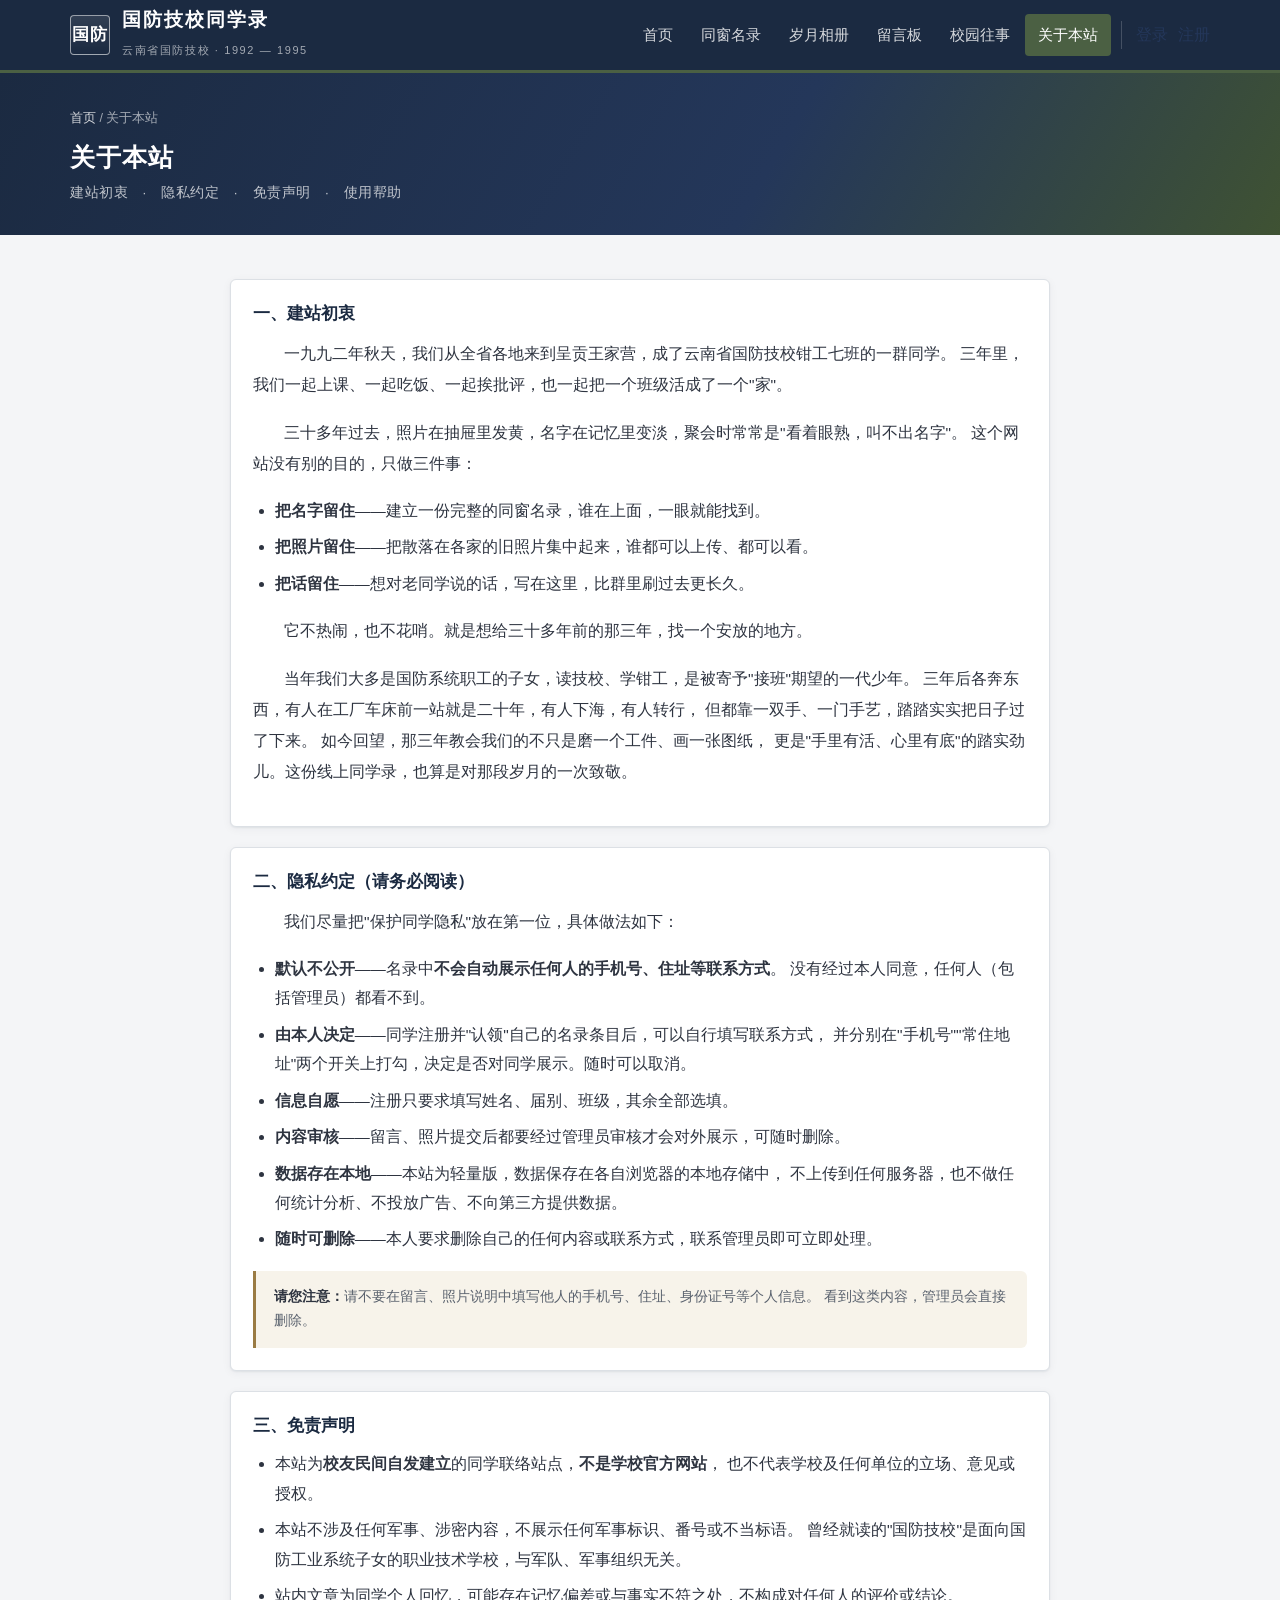
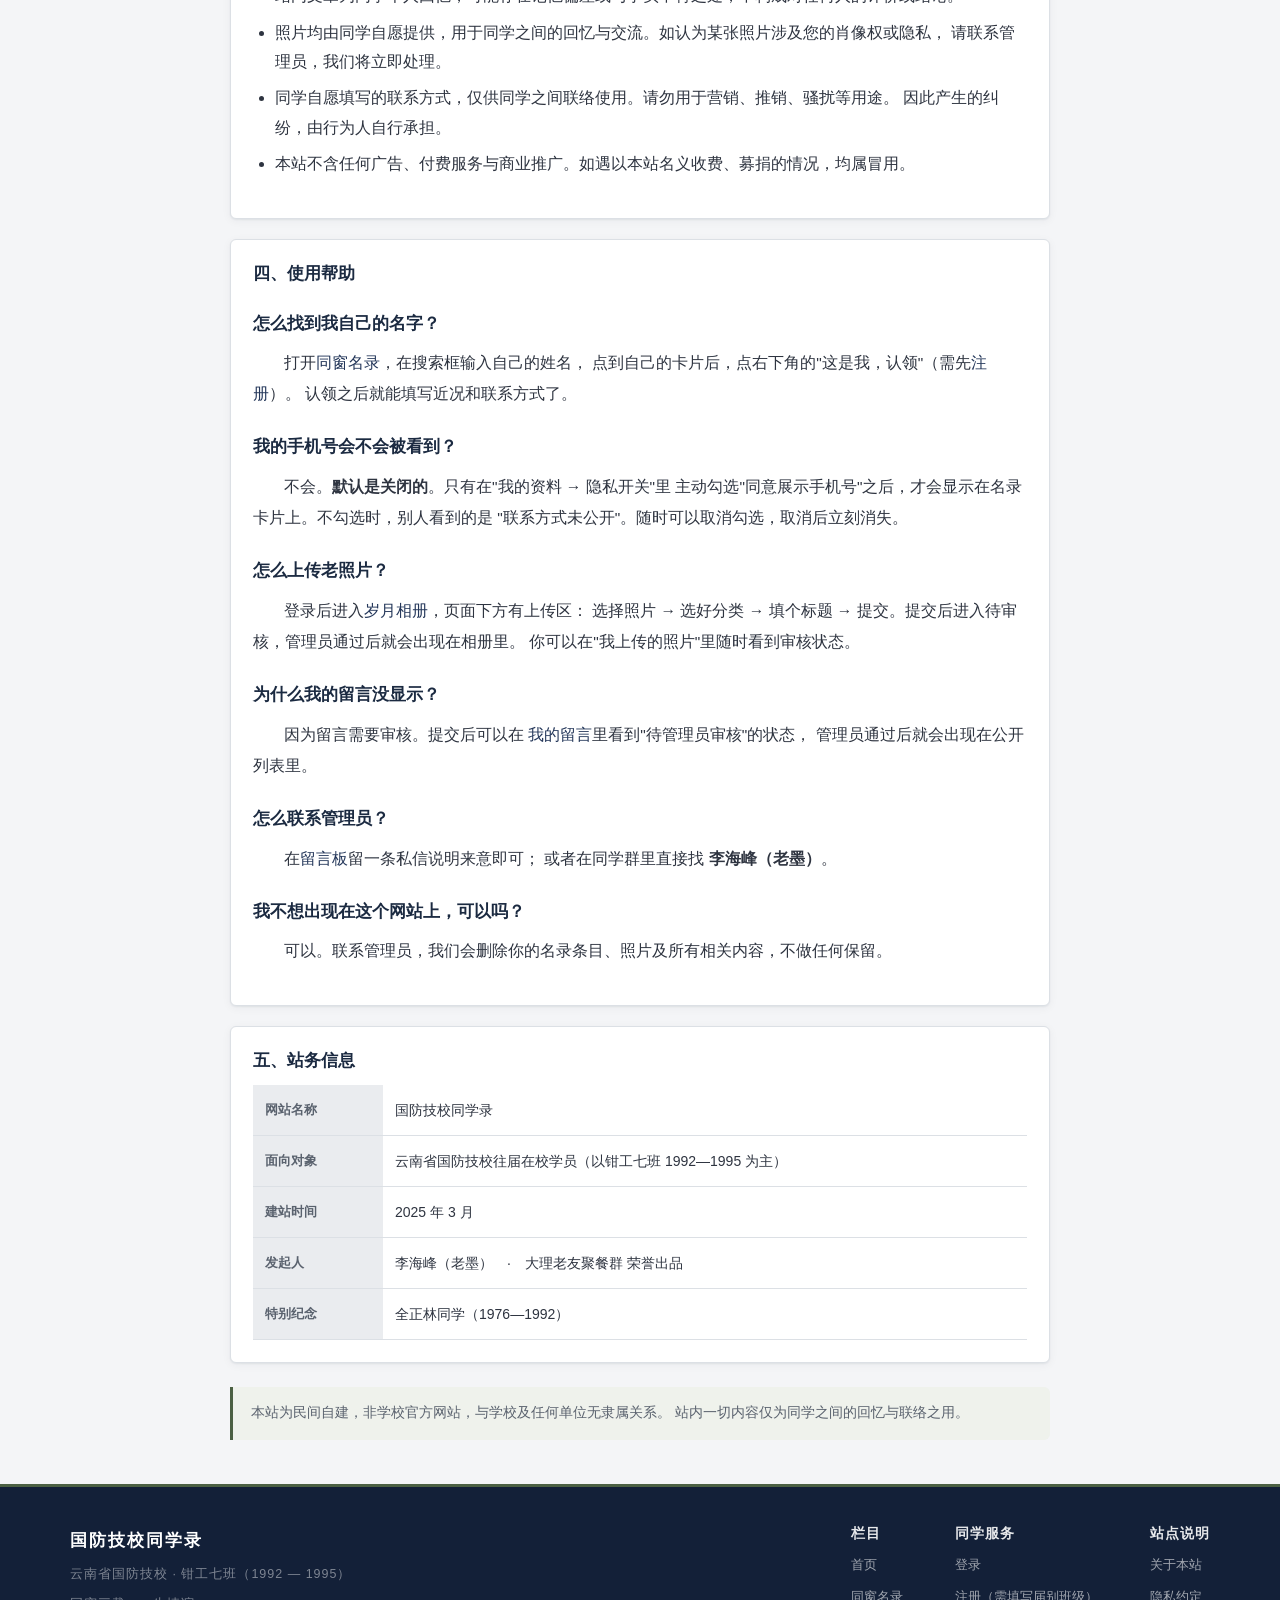
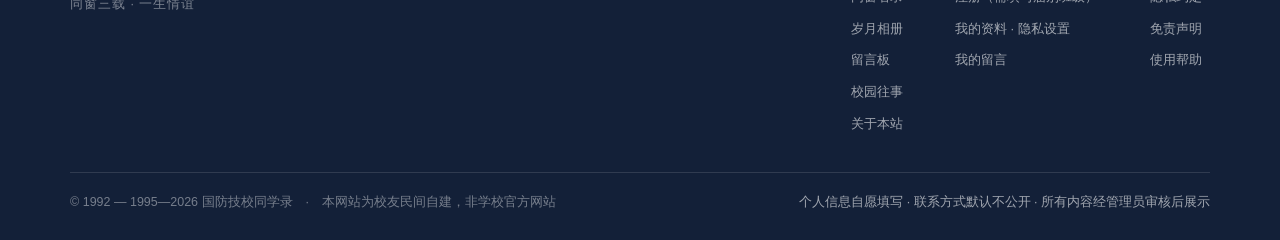
==== about.html @ aab2e18a "国防技校同学录网站：11 个页面 + 静态数据层 + 审核与隐私机制 - 首页/同窗名录/岁月相册/留言板/校园往事/文章详情 - 登录/注册/我的资料/管理后台/关于本站 - 藏蓝+军绿主题，响应式" ====
<!DOCTYPE html>
<html lang="zh-CN">
<head>
<meta charset="UTF-8">
<meta name="viewport" content="width=device-width,initial-scale=1">
<title>关于本站 · 国防技校同学录</title>
<meta name="description" content="建站初衷、隐私约定、免责声明与使用帮助。本站为校友民间自建，非学校官方网站。">
<link rel="icon" href="assets/img/favicon.svg">
<link rel="stylesheet" href="css/style.css">
</head>
<body data-page="about">

<div id="siteHeader"></div>

<div class="page-head">
  <div class="wrap">
    <div class="crumb"><a href="index.html">首页</a> / 关于本站</div>
    <h1>关于本站</h1>
    <div class="sub">建站初衷　·　隐私约定　·　免责声明　·　使用帮助</div>
  </div>
</div>

<section class="section">
  <div class="wrap wrap-narrow">

    <div class="card card-pad">
      <div class="prose-block">
        <h3 style="margin-top:0">一、建站初衷</h3>
        <p>一九九二年秋天，我们从全省各地来到呈贡王家营，成了云南省国防技校钳工七班的一群同学。
          三年里，我们一起上课、一起吃饭、一起挨批评，也一起把一个班级活成了一个"家"。</p>
        <p>三十多年过去，照片在抽屉里发黄，名字在记忆里变淡，聚会时常常是"看着眼熟，叫不出名字"。
          这个网站没有别的目的，只做三件事：</p>
        <ul>
          <li><strong>把名字留住</strong>——建立一份完整的同窗名录，谁在上面，一眼就能找到。</li>
          <li><strong>把照片留住</strong>——把散落在各家的旧照片集中起来，谁都可以上传、都可以看。</li>
          <li><strong>把话留住</strong>——想对老同学说的话，写在这里，比群里刷过去更长久。</li>
        </ul>
        <p>它不热闹，也不花哨。就是想给三十多年前的那三年，找一个安放的地方。</p>
        <p>当年我们大多是国防系统职工的子女，读技校、学钳工，是被寄予"接班"期望的一代少年。
          三年后各奔东西，有人在工厂车床前一站就是二十年，有人下海，有人转行，
          但都靠一双手、一门手艺，踏踏实实把日子过了下来。
          如今回望，那三年教会我们的不只是磨一个工件、画一张图纸，
          更是"手里有活、心里有底"的踏实劲儿。这份线上同学录，也算是对那段岁月的一次致敬。</p>
      </div>
    </div>

    <div class="card card-pad" style="margin-top:20px" id="privacy">
      <div class="prose-block">
        <h3 style="margin-top:0">二、隐私约定（请务必阅读）</h3>
        <p>我们尽量把"保护同学隐私"放在第一位，具体做法如下：</p>
        <ul>
          <li><strong>默认不公开</strong>——名录中<strong>不会自动展示任何人的手机号、住址等联系方式</strong>。
            没有经过本人同意，任何人（包括管理员）都看不到。</li>
          <li><strong>由本人决定</strong>——同学注册并"认领"自己的名录条目后，可以自行填写联系方式，
            并分别在"手机号""常住地址"两个开关上打勾，决定是否对同学展示。随时可以取消。</li>
          <li><strong>信息自愿</strong>——注册只要求填写姓名、届别、班级，其余全部选填。</li>
          <li><strong>内容审核</strong>——留言、照片提交后都要经过管理员审核才会对外展示，可随时删除。</li>
          <li><strong>数据存在本地</strong>——本站为轻量版，数据保存在各自浏览器的本地存储中，
            不上传到任何服务器，也不做任何统计分析、不投放广告、不向第三方提供数据。</li>
          <li><strong>随时可删除</strong>——本人要求删除自己的任何内容或联系方式，联系管理员即可立即处理。</li>
        </ul>
        <div class="notice notice-warn" style="margin-top:14px">
          <strong>请您注意：</strong>请不要在留言、照片说明中填写他人的手机号、住址、身份证号等个人信息。
          看到这类内容，管理员会直接删除。
        </div>
      </div>
    </div>

    <div class="card card-pad" style="margin-top:20px" id="disclaimer">
      <div class="prose-block">
        <h3 style="margin-top:0">三、免责声明</h3>
        <ul>
          <li>本站为<strong>校友民间自发建立</strong>的同学联络站点，<strong>不是学校官方网站</strong>，
            也不代表学校及任何单位的立场、意见或授权。</li>
          <li>本站不涉及任何军事、涉密内容，不展示任何军事标识、番号或不当标语。
            曾经就读的"国防技校"是面向国防工业系统子女的职业技术学校，与军队、军事组织无关。</li>
          <li>站内文章为同学个人回忆，可能存在记忆偏差或与事实不符之处，不构成对任何人的评价或结论。</li>
          <li>照片均由同学自愿提供，用于同学之间的回忆与交流。如认为某张照片涉及您的肖像权或隐私，
            请联系管理员，我们将立即处理。</li>
          <li>同学自愿填写的联系方式，仅供同学之间联络使用。请勿用于营销、推销、骚扰等用途。
            因此产生的纠纷，由行为人自行承担。</li>
          <li>本站不含任何广告、付费服务与商业推广。如遇以本站名义收费、募捐的情况，均属冒用。</li>
        </ul>
      </div>
    </div>

    <div class="card card-pad" style="margin-top:20px" id="help">
      <div class="prose-block">
        <h3 style="margin-top:0">四、使用帮助</h3>

        <h3>怎么找到我自己的名字？</h3>
        <p class="noind">打开<a href="roster.html">同窗名录</a>，在搜索框输入自己的姓名，
          点到自己的卡片后，点右下角的"这是我，认领"（需先<a href="register.html">注册</a>）。
          认领之后就能填写近况和联系方式了。</p>

        <h3>我的手机号会不会被看到？</h3>
        <p class="noind">不会。<strong>默认是关闭的</strong>。只有在"我的资料 → 隐私开关"里
          主动勾选"同意展示手机号"之后，才会显示在名录卡片上。不勾选时，别人看到的是
          "联系方式未公开"。随时可以取消勾选，取消后立刻消失。</p>

        <h3>怎么上传老照片？</h3>
        <p class="noind">登录后进入<a href="album.html">岁月相册</a>，页面下方有上传区：
          选择照片 → 选好分类 → 填个标题 → 提交。提交后进入待审核，管理员通过后就会出现在相册里。
          你可以在"我上传的照片"里随时看到审核状态。</p>

        <h3>为什么我的留言没显示？</h3>
        <p class="noind">因为留言需要审核。提交后可以在
          <a href="messages.html?mine=1">我的留言</a>里看到"待管理员审核"的状态，
          管理员通过后就会出现在公开列表里。</p>

        <h3>怎么联系管理员？</h3>
        <p class="noind">在<a href="messages.html">留言板</a>留一条私信说明来意即可；
          或者在同学群里直接找 <strong>李海峰（老墨）</strong>。</p>

        <h3>我不想出现在这个网站上，可以吗？</h3>
        <p class="noind">可以。联系管理员，我们会删除你的名录条目、照片及所有相关内容，不做任何保留。</p>
      </div>
    </div>

    <div class="card card-pad" style="margin-top:20px">
      <div class="prose-block">
        <h3 style="margin-top:0">五、站务信息</h3>
        <table class="table" style="margin-top:8px">
          <tbody>
            <tr><th style="width:130px">网站名称</th><td>国防技校同学录</td></tr>
            <tr><th>面向对象</th><td>云南省国防技校往届在校学员（以钳工七班 1992—1995 为主）</td></tr>
            <tr><th>建站时间</th><td>2025 年 3 月</td></tr>
            <tr><th>发起人</th><td>李海峰（老墨）　·　大理老友聚餐群 荣誉出品</td></tr>
            <tr><th>特别纪念</th><td>全正林同学（1976—1992）</td></tr>
          </tbody>
        </table>
      </div>
    </div>

    <div class="notice" style="margin-top:24px">
      本站为民间自建，非学校官方网站，与学校及任何单位无隶属关系。
      站内一切内容仅为同学之间的回忆与联络之用。
    </div>
  </div>
</section>

<div id="siteFooter"></div>
<div id="toast"></div>

<script src="js/seed.js"></script>
<script src="js/store.js"></script>
<script src="js/ui.js"></script>
<script src="js/pages.js"></script>
</body>
</html>
---- css/style.css ----
@charset "utf-8";
/* ==========================================================================
   国防技校同学录 · 全站样式
   风格：庄重简约 · 藏蓝为主 / 军绿为辅 / 深灰文字 / 浅灰白背景
   说明：如需改配色，只改下面 :root 里的变量即可，全站自动生效。
   兼容：电脑端 + 手机移动端（响应式）
   ========================================================================== */

/* ----------------------------- 1. 主题变量 ------------------------------ */
:root{
  /* 主色：藏蓝 */
  --navy-900:#132038;
  --navy-800:#1B2A41;   /* 主色 · 页头 / 主按钮 */
  --navy-700:#24375A;
  --navy-600:#33507F;
  --navy-050:#EDF1F7;

  /* 辅色：军绿 */
  --army-700:#3F5233;
  --army-600:#4B6043;
  --army-500:#647A56;
  --army-050:#EFF2EC;

  /* 点缀：旧铜金（仅用于纪念 / 荣誉等少量场景，克制使用） */
  --gold-600:#9A7B43;
  --gold-050:#F7F3EA;

  /* 文字 */
  --ink:#2E3440;        /* 主文字 · 深灰 */
  --ink-2:#5A626E;      /* 次要文字 */
  --ink-3:#8A929E;      /* 弱化文字 */

  /* 背景 / 线条 */
  --bg:#F4F5F7;         /* 页面背景 · 浅灰白 */
  --bg-2:#EAECEF;
  --card:#FFFFFF;
  --line:#DCE0E5;
  --line-2:#C6CCD4;

  /* 状态色（用于审核状态等提示，低饱和，不喧宾夺主） */
  --ok:#3F6B4A;
  --ok-bg:#EDF4EF;
  --warn:#8A6A25;
  --warn-bg:#FBF5E6;
  --danger:#8C3A38;
  --danger-bg:#F8EDEC;

  /* 版式 */
  --radius:6px;
  --radius-lg:10px;
  --shadow:0 1px 2px rgba(19,32,56,.06),0 2px 10px rgba(19,32,56,.05);
  --shadow-md:0 2px 6px rgba(19,32,56,.08),0 10px 26px rgba(19,32,56,.08);
  --wrap:1180px;

  /* 字体 */
  --font:"PingFang SC","Microsoft YaHei","Hiragino Sans GB","Source Han Sans SC","Noto Sans CJK SC",-apple-system,"Segoe UI",Roboto,"Helvetica Neue",sans-serif;
  --font-kai:"Kaiti SC","KaiTi","STKaiti","楷体",serif;
}

/* ----------------------------- 2. 基础重置 ------------------------------ */
*,*::before,*::after{box-sizing:border-box;}
html{-webkit-text-size-adjust:100%;scroll-behavior:smooth;}
body{
  margin:0;
  font-family:var(--font);
  font-size:15.5px;
  line-height:1.8;
  color:var(--ink);
  background:var(--bg);
  -webkit-font-smoothing:antialiased;
}
img{max-width:100%;display:block;border:0;}
a{color:var(--navy-700);text-decoration:none;}
a:hover{color:var(--navy-600);text-decoration:underline;}
h1,h2,h3,h4{margin:0;font-weight:600;line-height:1.4;color:var(--navy-800);}
p{margin:0 0 1em;}
ul,ol{margin:0;padding:0;list-style:none;}
button,input,select,textarea{font-family:inherit;font-size:inherit;color:inherit;}
button{cursor:pointer;}
::selection{background:var(--navy-800);color:#fff;}

/* 通用容器 */
.wrap{width:100%;max-width:var(--wrap);margin:0 auto;padding:0 20px;}
.wrap-narrow{max-width:860px;}
.mt0{margin-top:0;}
.mb0{margin-bottom:0;}
.tc{text-align:center;}
.hide{display:none !important;}

/* ----------------------------- 3. 页头导航 ------------------------------ */
.site-header{
  background:var(--navy-800);
  border-bottom:3px solid var(--army-600);
  position:sticky;
  top:0;
  z-index:100;
}
.header-inner{
  max-width:var(--wrap);
  margin:0 auto;
  padding:0 20px;
  display:flex;
  align-items:center;
  justify-content:space-between;
  gap:18px;
  min-height:70px;
}
/* 站点标识 */
.brand{display:flex;align-items:center;gap:12px;color:#fff;text-decoration:none;flex:0 0 auto;}
.brand:hover{text-decoration:none;color:#fff;}
.brand-mark{
  width:40px;height:40px;flex:0 0 auto;
  border:1.5px solid rgba(255,255,255,.55);
  border-radius:4px;
  display:flex;align-items:center;justify-content:center;
  font-size:17px;font-weight:700;letter-spacing:1px;color:#fff;
  background:linear-gradient(180deg,rgba(255,255,255,.10),rgba(255,255,255,0));
}
.brand-text .brand-title{font-size:19px;font-weight:700;letter-spacing:2px;color:#fff;line-height:1.25;}
.brand-text .brand-sub{font-size:11px;letter-spacing:1.6px;color:rgba(255,255,255,.6);text-transform:uppercase;}

/* 主导航 */
.nav{display:flex;align-items:center;gap:2px;}
.nav > a{
  color:rgba(255,255,255,.82);
  padding:8px 13px;
  font-size:14.5px;
  border-radius:4px;
  transition:background .15s,color .15s;
  white-space:nowrap;
}
.nav > a:hover{background:rgba(255,255,255,.10);color:#fff;text-decoration:none;}
.nav > a.active{color:#fff;background:var(--army-600);}
.nav-user{display:flex;align-items:center;gap:10px;margin-left:8px;padding-left:14px;border-left:1px solid rgba(255,255,255,.18);}
.nav-user .who{color:rgba(255,255,255,.7);font-size:13px;}

/* 移动端汉堡按钮 */
.nav-toggle{
  display:none;background:transparent;border:1px solid rgba(255,255,255,.35);
  color:#fff;border-radius:4px;padding:6px 10px;font-size:16px;line-height:1;
}
@media (max-width:900px){
  .header-inner{flex-wrap:wrap;min-height:60px;padding-top:8px;padding-bottom:8px;}
  .nav-toggle{display:block;}
  .nav{
    display:none;flex-direction:column;align-items:stretch;gap:0;
    width:100%;padding:6px 0 12px;
  }
  .nav.open{display:flex;}
  .nav > a{padding:11px 12px;border-radius:0;border-bottom:1px solid rgba(255,255,255,.08);}
  .nav-user{margin:10px 0 0;padding:10px 12px 0;border-left:0;border-top:1px solid rgba(255,255,255,.15);justify-content:space-between;}
}

/* ----------------------------- 4. 页面标题条 ---------------------------- */
.page-head{
  background:var(--navy-700);
  background-image:linear-gradient(120deg,var(--navy-800),var(--navy-700) 60%,var(--army-700));
  color:#fff;
  padding:34px 0 30px;
}
.page-head h1{color:#fff;font-size:25px;letter-spacing:1px;}
.page-head .sub{color:rgba(255,255,255,.72);font-size:13.5px;margin-top:6px;letter-spacing:.5px;}
.crumb{font-size:12.5px;color:rgba(255,255,255,.6);margin-bottom:10px;}
.crumb a{color:rgba(255,255,255,.8);}
.crumb a:hover{color:#fff;}

/* ----------------------------- 5. 板块 / 卡片 --------------------------- */
.section{padding:44px 0;}
.section:nth-of-type(even){background:#fff;}
.section-head{margin-bottom:22px;}
.section-head h2{
  font-size:20px;letter-spacing:1px;position:relative;padding-left:14px;
}
.section-head h2::before{
  content:"";position:absolute;left:0;top:.35em;bottom:.35em;width:4px;
  background:var(--army-600);border-radius:2px;
}
.section-head .desc{color:var(--ink-2);font-size:13.5px;margin-top:6px;padding-left:14px;}
.section-head .more{float:right;font-size:13px;margin-top:-28px;}

.card{
  background:var(--card);border:1px solid var(--line);border-radius:var(--radius);
  box-shadow:var(--shadow);
}
.card-pad{padding:22px;}
.grid{display:grid;gap:16px;}
.grid-3{grid-template-columns:repeat(3,1fr);}
.grid-4{grid-template-columns:repeat(4,1fr);}
.grid-2{grid-template-columns:repeat(2,1fr);}

/* ----------------------------- 6. 按钮 ---------------------------------- */
.btn{
  display:inline-flex;align-items:center;justify-content:center;gap:6px;
  padding:9px 18px;border-radius:var(--radius);border:1px solid var(--navy-800);
  background:var(--navy-800);color:#fff;font-size:14px;line-height:1.4;
  transition:background .15s,border-color .15s,color .15s;
  white-space:nowrap;
}
.btn:hover{background:var(--navy-700);border-color:var(--navy-700);color:#fff;text-decoration:none;}
.btn-army{background:var(--army-600);border-color:var(--army-600);}
.btn-army:hover{background:var(--army-500);border-color:var(--army-500);}
.btn-ghost{background:transparent;color:var(--navy-800);border-color:var(--line-2);}
.btn-ghost:hover{background:var(--navy-050);color:var(--navy-800);border-color:var(--navy-600);}
.btn-light{background:rgba(255,255,255,.12);border-color:rgba(255,255,255,.5);color:#fff;}
.btn-light:hover{background:rgba(255,255,255,.22);color:#fff;}
.btn-sm{padding:5px 12px;font-size:13px;}
.btn-danger{background:var(--danger);border-color:var(--danger);}
.btn-danger:hover{background:#7A3230;border-color:#7A3230;}
.btn-block{width:100%;}
.btn:disabled{opacity:.55;cursor:not-allowed;}

/* ----------------------------- 7. 表单 ---------------------------------- */
.form-row{margin-bottom:16px;}
.form-row label{display:block;font-size:13.5px;color:var(--ink-2);margin-bottom:6px;}
.form-row label .req{color:var(--danger);margin-left:2px;}
.input,.select,.textarea{
  width:100%;padding:9px 12px;border:1px solid var(--line-2);border-radius:var(--radius);
  background:#fff;color:var(--ink);outline:none;transition:border-color .15s,box-shadow .15s;
}
.input:focus,.select:focus,.textarea:focus{border-color:var(--navy-600);box-shadow:0 0 0 3px var(--navy-050);}
.textarea{min-height:120px;resize:vertical;line-height:1.7;}
.form-hint{font-size:12.5px;color:var(--ink-3);margin-top:5px;}
.form-inline{display:flex;gap:10px;flex-wrap:wrap;align-items:flex-end;}
.check{display:flex;align-items:flex-start;gap:8px;font-size:13.5px;color:var(--ink-2);line-height:1.6;}
.check input{margin-top:4px;flex:0 0 auto;width:16px;height:16px;accent-color:var(--navy-700);}

/* ----------------------------- 8. 表格 ---------------------------------- */
.table{width:100%;border-collapse:collapse;font-size:14px;background:#fff;}
.table th,.table td{padding:11px 12px;border-bottom:1px solid var(--line);text-align:left;vertical-align:middle;}
.table th{background:var(--bg-2);color:var(--ink-2);font-weight:600;font-size:13px;white-space:nowrap;}
.table tr:hover td{background:#FAFBFC;}

/* ----------------------------- 9. 标签 / 提示 --------------------------- */
.tag{
  display:inline-block;padding:2px 9px;border-radius:999px;font-size:12px;line-height:1.7;
  border:1px solid var(--line-2);color:var(--ink-2);background:#fff;
}
.tag-navy{background:var(--navy-050);border-color:#C9D5E6;color:var(--navy-700);}
.tag-army{background:var(--army-050);border-color:#CBD6C2;color:var(--army-700);}
.tag-gold{background:var(--gold-050);border-color:#E2D5B6;color:var(--gold-600);}
.tag-ok{background:var(--ok-bg);border-color:#C6DCCC;color:var(--ok);}
.tag-warn{background:var(--warn-bg);border-color:#E6D9B4;color:var(--warn);}
.tag-danger{background:var(--danger-bg);border-color:#E7CBC9;color:var(--danger);}

.notice{
  border-left:3px solid var(--army-600);background:var(--army-050);
  padding:14px 18px;border-radius:0 var(--radius) var(--radius) 0;
  font-size:13.5px;color:var(--ink-2);line-height:1.8;
}
.notice-navy{border-left-color:var(--navy-700);background:var(--navy-050);}
.notice-warn{border-left-color:var(--gold-600);background:var(--gold-050);}
.notice strong{color:var(--ink);}

/* Toast 轻提示 */
#toast{
  position:fixed;left:50%;bottom:34px;transform:translateX(-50%);
  background:var(--navy-900);color:#fff;padding:11px 22px;border-radius:var(--radius);
  font-size:14px;z-index:9999;box-shadow:var(--shadow-md);opacity:0;pointer-events:none;
  transition:opacity .2s,transform .2s;max-width:86vw;text-align:center;
}
#toast.show{opacity:1;transform:translateX(-50%) translateY(-6px);}

/* ----------------------------- 10. 首页专属 ----------------------------- */
/* 开篇寄语横幅 */
.hero{
  background:var(--navy-800);
  background-image:
    linear-gradient(120deg,var(--navy-900) 0%,var(--navy-800) 45%,var(--army-700) 130%);
  color:#fff;
  padding:54px 0 50px;
  position:relative;
  overflow:hidden;
}
.hero::after{ /* 极简暗纹，庄重不花哨 */
  content:"";position:absolute;inset:0;
  background-image:repeating-linear-gradient(135deg,rgba(255,255,255,.028) 0 2px,transparent 2px 9px);
  pointer-events:none;
}
.hero-inner{position:relative;z-index:1;max-width:var(--wrap);margin:0 auto;padding:0 20px;}
.hero .eyebrow{font-size:13px;letter-spacing:4px;color:rgba(255,255,255,.55);margin-bottom:14px;}
.hero h1{
  color:#fff;font-size:44px;letter-spacing:6px;line-height:1.25;font-weight:700;
}
.hero .en{font-size:12.5px;letter-spacing:3px;color:rgba(255,255,255,.45);margin-top:10px;text-transform:uppercase;}
.hero .slogan{
  margin-top:22px;padding-top:20px;border-top:1px solid rgba(255,255,255,.16);
  font-family:var(--font-kai);font-size:19px;line-height:2;color:rgba(255,255,255,.9);
  letter-spacing:2px;max-width:720px;
}
.hero-stat{display:flex;gap:36px;margin-top:28px;flex-wrap:wrap;}
.hero-stat .it{min-width:96px;}
.hero-stat .n{font-size:26px;font-weight:700;color:#fff;letter-spacing:1px;line-height:1.2;}
.hero-stat .n small{font-size:13px;font-weight:400;color:rgba(255,255,255,.6);margin-left:3px;letter-spacing:0;}
.hero-stat .t{font-size:12.5px;color:rgba(255,255,255,.55);letter-spacing:1px;}
@media (max-width:700px){
  .hero{padding:36px 0 34px;}
  .hero h1{font-size:30px;letter-spacing:3px;}
  .hero .slogan{font-size:16px;line-height:1.95;}
  .hero-stat{gap:22px;}
}

/* 老照片轮播 */
.carousel{position:relative;background:var(--navy-900);border-radius:var(--radius);overflow:hidden;}
.carousel-stage{position:relative;width:100%;padding-top:56.25%;} /* 16:9 */
.carousel-stage img{
  position:absolute;inset:0;width:100%;height:100%;object-fit:contain;
  opacity:0;transition:opacity .6s ease;
}
.carousel-stage img.on{opacity:1;}
.carousel-cap{
  position:absolute;left:0;right:0;bottom:0;padding:38px 20px 14px;
  background:linear-gradient(180deg,transparent,rgba(0,0,0,.78));
  color:#fff;font-size:14px;display:flex;align-items:flex-end;justify-content:space-between;gap:12px;
}
.carousel-cap .idx{font-size:12.5px;color:rgba(255,255,255,.7);letter-spacing:1px;flex:0 0 auto;}
.carousel-btn{
  position:absolute;top:50%;transform:translateY(-50%);
  width:38px;height:52px;border:0;background:rgba(19,32,56,.42);color:#fff;
  font-size:20px;line-height:1;display:flex;align-items:center;justify-content:center;
  transition:background .15s;
}
.carousel-btn:hover{background:rgba(19,32,56,.75);}
.carousel-btn.prev{left:0;}
.carousel-btn.next{right:0;}
.carousel-dots{position:absolute;top:14px;right:14px;display:flex;gap:6px;flex-wrap:wrap;max-width:60%;}
.carousel-dots button{
  width:8px;height:8px;border-radius:50%;border:0;padding:0;
  background:rgba(255,255,255,.35);transition:background .15s;
}
.carousel-dots button.on{background:#fff;}

/* 最新留言滚动区 */
.msg-roll{
  height:330px;overflow:hidden;position:relative;
  border:1px solid var(--line);border-radius:var(--radius);background:#fff;
}
.msg-roll-inner{padding:6px 0;}
.msg-roll-inner.scrolling{animation:rollUp 40s linear infinite;}
.msg-roll:hover .msg-roll-inner{animation-play-state:paused;}
@keyframes rollUp{from{transform:translateY(0);}to{transform:translateY(-50%);}}
.roll-item{padding:14px 20px;border-bottom:1px dashed var(--line);}
.roll-item .who{font-size:13px;color:var(--navy-700);font-weight:600;}
.roll-item .who .tag{margin-left:6px;font-weight:400;}
.roll-item .txt{font-size:14px;color:var(--ink-2);margin-top:4px;line-height:1.75;
  display:-webkit-box;-webkit-line-clamp:2;-webkit-box-orient:vertical;overflow:hidden;}
.roll-item .time{font-size:12px;color:var(--ink-3);margin-top:3px;}

/* ----------------------------- 11. 名录卡片 ----------------------------- */
.roster-tools{
  background:#fff;border:1px solid var(--line);border-radius:var(--radius);
  padding:16px 18px;margin-bottom:22px;
}
.search-line{display:flex;gap:10px;flex-wrap:wrap;}
.search-line .input{flex:1 1 220px;}
.filters{display:flex;gap:20px;flex-wrap:wrap;margin-top:14px;padding-top:14px;border-top:1px dashed var(--line);}
.filter-group{display:flex;align-items:center;gap:8px;flex-wrap:wrap;}
.filter-group .lbl{font-size:13px;color:var(--ink-3);flex:0 0 auto;}
.chip{
  padding:4px 12px;border-radius:999px;border:1px solid var(--line-2);background:#fff;
  font-size:13px;color:var(--ink-2);cursor:pointer;transition:all .15s;
}
.chip:hover{border-color:var(--navy-600);color:var(--navy-700);}
.chip.on{background:var(--navy-800);border-color:var(--navy-800);color:#fff;}

.member{
  background:#fff;border:1px solid var(--line);border-radius:var(--radius);
  padding:16px 16px 14px;display:flex;gap:14px;box-shadow:var(--shadow);
  transition:box-shadow .18s,border-color .18s;
}
.member:hover{box-shadow:var(--shadow-md);border-color:var(--line-2);}
.avatar{
  width:54px;height:54px;flex:0 0 auto;border-radius:4px;
  background:var(--navy-050);border:1px solid #C9D5E6;color:var(--navy-700);
  display:flex;align-items:center;justify-content:center;font-size:20px;font-weight:600;letter-spacing:0;
}
.avatar.army{background:var(--army-050);border-color:#CBD6C2;color:var(--army-700);}
.member-main{min-width:0;flex:1;}
.member-name{font-size:16.5px;font-weight:600;color:var(--navy-800);display:flex;align-items:center;gap:8px;flex-wrap:wrap;}
.member-name .nick{font-size:12.5px;color:var(--ink-3);font-weight:400;}
.member-meta{font-size:13px;color:var(--ink-2);margin-top:5px;display:flex;flex-wrap:wrap;gap:4px 14px;}
.member-meta i{font-style:normal;color:var(--ink-3);}
.member-note{font-size:13.5px;color:var(--ink-2);margin-top:8px;line-height:1.7;
  display:-webkit-box;-webkit-line-clamp:2;-webkit-box-orient:vertical;overflow:hidden;}
.member-foot{margin-top:10px;padding-top:10px;border-top:1px dashed var(--line);
  display:flex;align-items:center;justify-content:space-between;gap:10px;flex-wrap:wrap;}
.privacy-lock{font-size:12.5px;color:var(--ink-3);display:flex;align-items:center;gap:5px;}

/* 分页 */
.pager{display:flex;justify-content:center;align-items:center;gap:8px;margin-top:28px;flex-wrap:wrap;}
.pager button{
  min-width:36px;height:36px;padding:0 11px;border:1px solid var(--line-2);background:#fff;
  border-radius:var(--radius);color:var(--ink-2);font-size:13.5px;
}
.pager button:hover{border-color:var(--navy-600);color:var(--navy-700);}
.pager button.on{background:var(--navy-800);border-color:var(--navy-800);color:#fff;}
.pager button:disabled{opacity:.45;cursor:not-allowed;}

/* ----------------------------- 12. 相册 --------------------------------- */
.album-filter{display:flex;gap:10px;flex-wrap:wrap;margin-bottom:20px;}
.gallery{display:grid;grid-template-columns:repeat(4,1fr);gap:14px;}
.photo{
  position:relative;background:#fff;border:1px solid var(--line);border-radius:var(--radius);
  overflow:hidden;cursor:pointer;box-shadow:var(--shadow);
}
.photo .thumb{position:relative;padding-top:72%;background:var(--bg-2);overflow:hidden;}
.photo .thumb img{
  position:absolute;inset:0;width:100%;height:100%;object-fit:cover;object-position:center 36%;
  transition:transform .35s ease;
}
.photo:hover .thumb img{transform:scale(1.04);}
.photo .info{padding:10px 12px 12px;}
.photo .info .t{font-size:13.5px;color:var(--navy-800);font-weight:600;
  display:-webkit-box;-webkit-line-clamp:1;-webkit-box-orient:vertical;overflow:hidden;}
.photo .info .m{font-size:12px;color:var(--ink-3);margin-top:3px;display:flex;justify-content:space-between;gap:8px;}
.photo .badge{
  position:absolute;top:8px;left:8px;z-index:2;
}
/* 灯箱 */
.lightbox{
  position:fixed;inset:0;background:rgba(12,18,30,.92);z-index:1000;
  display:none;align-items:center;justify-content:center;padding:30px;
}
.lightbox.on{display:flex;}
.lightbox img{max-width:92vw;max-height:78vh;object-fit:contain;border-radius:3px;box-shadow:0 12px 50px rgba(0,0,0,.6);}
.lightbox .lb-cap{
  position:absolute;left:0;right:0;bottom:0;padding:16px 24px 22px;
  color:#fff;text-align:center;background:linear-gradient(180deg,transparent,rgba(0,0,0,.7));
}
.lightbox .lb-cap .t{font-size:15.5px;}
.lightbox .lb-cap .m{font-size:12.5px;color:rgba(255,255,255,.62);margin-top:4px;}
.lightbox .lb-close{
  position:absolute;top:18px;right:22px;background:transparent;border:1px solid rgba(255,255,255,.4);
  color:#fff;width:38px;height:38px;border-radius:50%;font-size:18px;line-height:1;
}
.lightbox .lb-close:hover{background:rgba(255,255,255,.14);}
.lightbox .lb-nav{
  position:absolute;top:50%;transform:translateY(-50%);width:46px;height:64px;
  background:rgba(255,255,255,.10);border:1px solid rgba(255,255,255,.22);color:#fff;
  border-radius:3px;font-size:22px;
}
.lightbox .lb-nav:hover{background:rgba(255,255,255,.2);}
.lightbox .lb-nav.prev{left:16px;}
.lightbox .lb-nav.next{right:16px;}

/* 上传区 */
.uploader{
  border:1.5px dashed var(--line-2);border-radius:var(--radius-lg);background:#fff;
  padding:26px;text-align:center;
}
.uploader.dragover{border-color:var(--navy-600);background:var(--navy-050);}
.uploader .up-icon{font-size:30px;color:var(--ink-3);line-height:1;}
.uploader .up-t{font-size:14.5px;color:var(--ink-2);margin-top:10px;}
.uploader .up-s{font-size:12.5px;color:var(--ink-3);margin-top:4px;}
.preview-strip{display:flex;gap:10px;flex-wrap:wrap;justify-content:center;margin-top:16px;}
.preview-strip .pv{width:88px;height:88px;border-radius:4px;overflow:hidden;border:1px solid var(--line-2);position:relative;}
.preview-strip .pv img{width:100%;height:100%;object-fit:cover;}

/* ----------------------------- 13. 留言板 ------------------------------- */
.post{
  background:#fff;border:1px solid var(--line);border-radius:var(--radius);
  padding:18px 20px;margin-bottom:14px;box-shadow:var(--shadow);
}
.post-head{display:flex;align-items:center;gap:11px;flex-wrap:wrap;}
.post-head .avatar{width:40px;height:40px;font-size:15px;}
.post-head .who{font-size:14.5px;font-weight:600;color:var(--navy-800);}
.post-head .meta{font-size:12.5px;color:var(--ink-3);}
.post-head .right{margin-left:auto;display:flex;align-items:center;gap:8px;}
.post-body{margin-top:12px;font-size:15px;color:var(--ink);line-height:1.85;white-space:pre-wrap;word-break:break-word;}
.post-body img{max-width:100%;border-radius:4px;margin-top:10px;border:1px solid var(--line);}
.post-acts{margin-top:12px;padding-top:10px;border-top:1px dashed var(--line);
  display:flex;gap:16px;align-items:center;font-size:13px;}
.post-acts button{background:transparent;border:0;color:var(--ink-3);padding:0;font-size:13px;}
.post-acts button:hover{color:var(--navy-700);}
.replies{margin-top:12px;background:var(--bg);border-radius:var(--radius);padding:12px 14px;}
.reply{font-size:13.5px;color:var(--ink-2);line-height:1.75;padding:7px 0;border-bottom:1px dashed var(--line);}
.reply:last-child{border-bottom:0;}
.reply .who{color:var(--navy-700);font-weight:600;margin-right:6px;}
.reply .at{color:var(--army-600);}
.reply-form{display:flex;gap:8px;margin-top:10px;}
.reply-form .input{flex:1;padding:7px 11px;font-size:13.5px;}

/* ----------------------------- 14. 文章 --------------------------------- */
.article{background:#fff;border:1px solid var(--line);border-radius:var(--radius);padding:34px 40px;box-shadow:var(--shadow);}
.article h1{font-size:26px;line-height:1.5;letter-spacing:1px;}
.article .art-meta{font-size:13px;color:var(--ink-3);margin:10px 0 22px;padding-bottom:16px;border-bottom:1px solid var(--line);}
.article-body{font-size:16px;line-height:2.05;color:var(--ink);}
.article-body p{margin:0 0 1.25em;text-indent:2em;}
.article-body p.noind{text-indent:0;}
.article-body blockquote{
  margin:22px 0;padding:16px 22px;background:var(--bg);border-left:3px solid var(--army-600);
  font-family:var(--font-kai);font-size:16.5px;color:var(--ink-2);text-indent:0;
}
.article-body blockquote p{text-indent:0;margin:0 0 .6em;}
.article-body blockquote p:last-child{margin-bottom:0;}
.article-body h2{font-size:19px;margin:32px 0 14px;padding-left:12px;border-left:4px solid var(--navy-700);}
.article-body .memorial{
  background:var(--gold-050);border:1px solid #E2D5B6;border-radius:var(--radius);
  padding:18px 22px;margin:22px 0;text-align:center;font-family:var(--font-kai);
  color:var(--gold-600);font-size:16px;line-height:2;text-indent:0;
}
.art-list-item{
  background:#fff;border:1px solid var(--line);border-radius:var(--radius);
  padding:20px 22px;margin-bottom:14px;box-shadow:var(--shadow);
  display:flex;gap:18px;align-items:flex-start;
}
.art-list-item:hover{border-color:var(--line-2);}
.art-thumb{width:130px;height:92px;flex:0 0 auto;border-radius:4px;overflow:hidden;background:var(--bg-2);}
.art-thumb img{width:100%;height:100%;object-fit:cover;object-position:center 36%;}
.art-list-main{flex:1;min-width:0;}
.art-list-main h3{font-size:17.5px;}
.art-list-main h3 a{color:var(--navy-800);}
.art-list-main .ex{font-size:13.5px;color:var(--ink-2);margin-top:8px;line-height:1.8;}
.art-list-main .mt{font-size:12.5px;color:var(--ink-3);margin-top:10px;}

/* 大事记时间轴 */
.timeline{position:relative;padding-left:30px;}
.timeline::before{content:"";position:absolute;left:8px;top:6px;bottom:6px;width:2px;background:var(--line);}
.tl-item{position:relative;padding:0 0 26px 8px;}
.tl-item::before{
  content:"";position:absolute;left:-28px;top:7px;width:12px;height:12px;border-radius:50%;
  background:#fff;border:2.5px solid var(--army-600);
}
.tl-item.key::before{background:var(--gold-600);border-color:var(--gold-600);}
.tl-item .tl-date{font-size:13px;color:var(--army-700);font-weight:600;letter-spacing:.5px;}
.tl-item .tl-t{font-size:16px;color:var(--navy-800);margin-top:3px;font-weight:600;}
.tl-item .tl-d{font-size:13.5px;color:var(--ink-2);margin-top:5px;line-height:1.8;}

/* ----------------------------- 15. 登录/注册 ---------------------------- */
.auth-wrap{max-width:460px;margin:0 auto;}
.auth-card{background:#fff;border:1px solid var(--line);border-radius:var(--radius-lg);
  padding:34px 34px 30px;box-shadow:var(--shadow-md);}
.auth-card h2{font-size:21px;text-align:center;letter-spacing:1px;}
.auth-card .auth-sub{text-align:center;font-size:13px;color:var(--ink-3);margin:8px 0 24px;}
.auth-foot{text-align:center;font-size:13.5px;color:var(--ink-2);margin-top:20px;}
.demo-hint{
  background:var(--navy-050);border:1px dashed #C9D5E6;border-radius:var(--radius);
  padding:11px 14px;font-size:12.5px;color:var(--navy-700);margin-top:18px;line-height:1.75;
}

/* ----------------------------- 16. 影音 / 关于 -------------------------- */
.video-box{background:var(--navy-900);border-radius:var(--radius);overflow:hidden;}
.video-box video{width:100%;display:block;background:#000;}
.video-fallback{padding:14px 18px;background:var(--navy-800);color:rgba(255,255,255,.72);font-size:12.5px;line-height:1.8;}
.video-fallback code{background:rgba(255,255,255,.12);padding:1px 6px;border-radius:3px;color:#fff;}

.prose-block{font-size:15.5px;line-height:2;color:var(--ink);}
.prose-block h3{font-size:17px;margin:26px 0 12px;}
.prose-block p{text-indent:2em;margin:0 0 1.1em;}
.prose-block ul{margin:0 0 1.1em;padding-left:1.4em;list-style:disc;}
.prose-block ul li{margin-bottom:7px;line-height:1.9;}

/* 管理后台 */
.admin-tabs{display:flex;gap:8px;flex-wrap:wrap;margin-bottom:20px;border-bottom:1px solid var(--line);padding-bottom:0;}
.admin-tabs button{
  background:transparent;border:0;border-bottom:2.5px solid transparent;padding:10px 16px;
  font-size:14.5px;color:var(--ink-2);margin-bottom:-1px;
}
.admin-tabs button.on{color:var(--navy-800);border-bottom-color:var(--navy-800);font-weight:600;}
.stat-row{display:grid;grid-template-columns:repeat(4,1fr);gap:16px;margin-bottom:24px;}
.stat-box{background:#fff;border:1px solid var(--line);border-radius:var(--radius);padding:18px 20px;}
.stat-box .n{font-size:27px;font-weight:700;color:var(--navy-800);line-height:1.25;}
.stat-box .t{font-size:13px;color:var(--ink-3);margin-top:2px;}

/* ----------------------------- 17. 页脚 --------------------------------- */
.site-footer{
  background:var(--navy-900);color:rgba(255,255,255,.6);margin-top:0;
  padding:38px 0 26px;font-size:13px;line-height:1.9;
  border-top:3px solid var(--army-600);
}
.footer-top{display:flex;gap:40px;flex-wrap:wrap;justify-content:space-between;}
.footer-brand .bt{color:#fff;font-size:17px;letter-spacing:2px;font-weight:600;}
.footer-brand .bs{font-size:12.5px;color:rgba(255,255,255,.45);margin-top:6px;letter-spacing:1px;}
.footer-links{display:flex;gap:52px;flex-wrap:wrap;}
.footer-col h4{color:rgba(255,255,255,.9);font-size:13.5px;margin-bottom:10px;letter-spacing:1px;}
.footer-col a{display:block;color:rgba(255,255,255,.6);font-size:13px;margin-bottom:7px;}
.footer-col a:hover{color:#fff;text-decoration:none;}
.footer-bottom{
  margin-top:28px;padding-top:18px;border-top:1px solid rgba(255,255,255,.12);
  font-size:12.5px;color:rgba(255,255,255,.42);display:flex;justify-content:space-between;
  gap:14px;flex-wrap:wrap;
}
.footer-bottom .warn{color:rgba(255,255,255,.6);}

/* 空状态 */
.empty{text-align:center;padding:52px 20px;color:var(--ink-3);font-size:14px;}
.empty .ic{font-size:34px;opacity:.5;line-height:1;margin-bottom:12px;}

/* ----------------------------- 18. 响应式 ------------------------------- */
@media (max-width:1024px){
  .grid-4{grid-template-columns:repeat(3,1fr);}
  .gallery{grid-template-columns:repeat(3,1fr);}
  .stat-row{grid-template-columns:repeat(2,1fr);}
}
@media (max-width:820px){
  body{font-size:15px;}
  .grid-3,.grid-4,.grid-2{grid-template-columns:repeat(2,1fr);}
  .gallery{grid-template-columns:repeat(2,1fr);}
  .section{padding:32px 0;}
  .article{padding:24px 20px;}
  .article-body{font-size:15.5px;line-height:1.95;}
  .art-list-item{flex-direction:column;gap:12px;}
  .art-thumb{width:100%;height:150px;}
  .footer-links{gap:34px;}
}
@media (max-width:560px){
  .wrap{padding:0 14px;}
  .grid-3,.grid-4,.grid-2{grid-template-columns:1fr;}
  .gallery{grid-template-columns:repeat(2,1fr);gap:10px;}
  .page-head{padding:24px 0 22px;}
  .page-head h1{font-size:21px;}
  .section-head .more{float:none;display:block;margin-top:8px;}
  .member{padding:14px;}
  .avatar{width:46px;height:46px;font-size:17px;}
  .carousel-cap{font-size:12.5px;padding:30px 12px 10px;flex-direction:column;align-items:flex-start;gap:4px;}
  .carousel-btn{width:30px;height:42px;font-size:17px;}
  .filters{gap:12px;}
  .article-body p{text-indent:0;}
  .footer-top{gap:24px;}
  .footer-bottom{flex-direction:column;gap:8px;}
  .auth-card{padding:24px 18px;}
  .msg-roll{height:270px;}
}

/* 打印（相册/文章可打印存档） */
@media print{
  .site-header,.site-footer,.page-head,.no-print{display:none !important;}
  body{background:#fff;}
  .article{border:0;box-shadow:none;padding:0;}
}
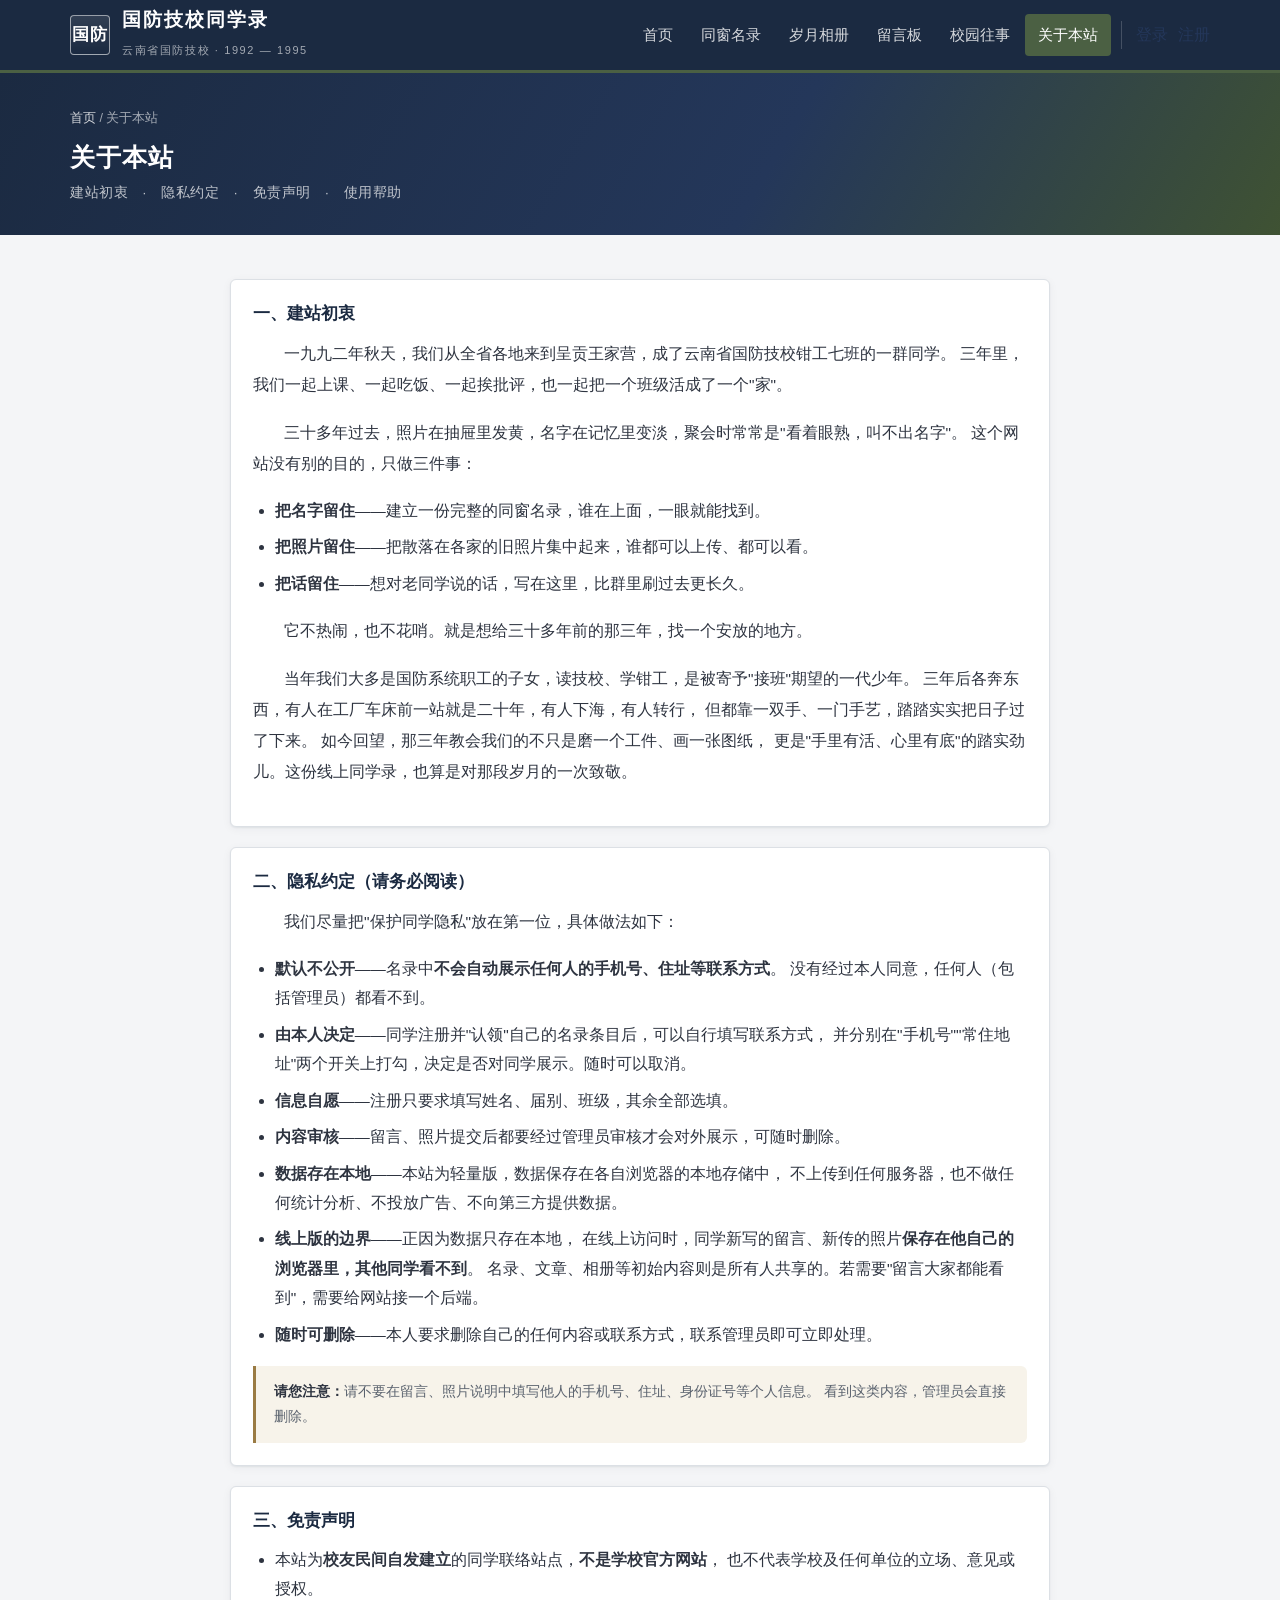
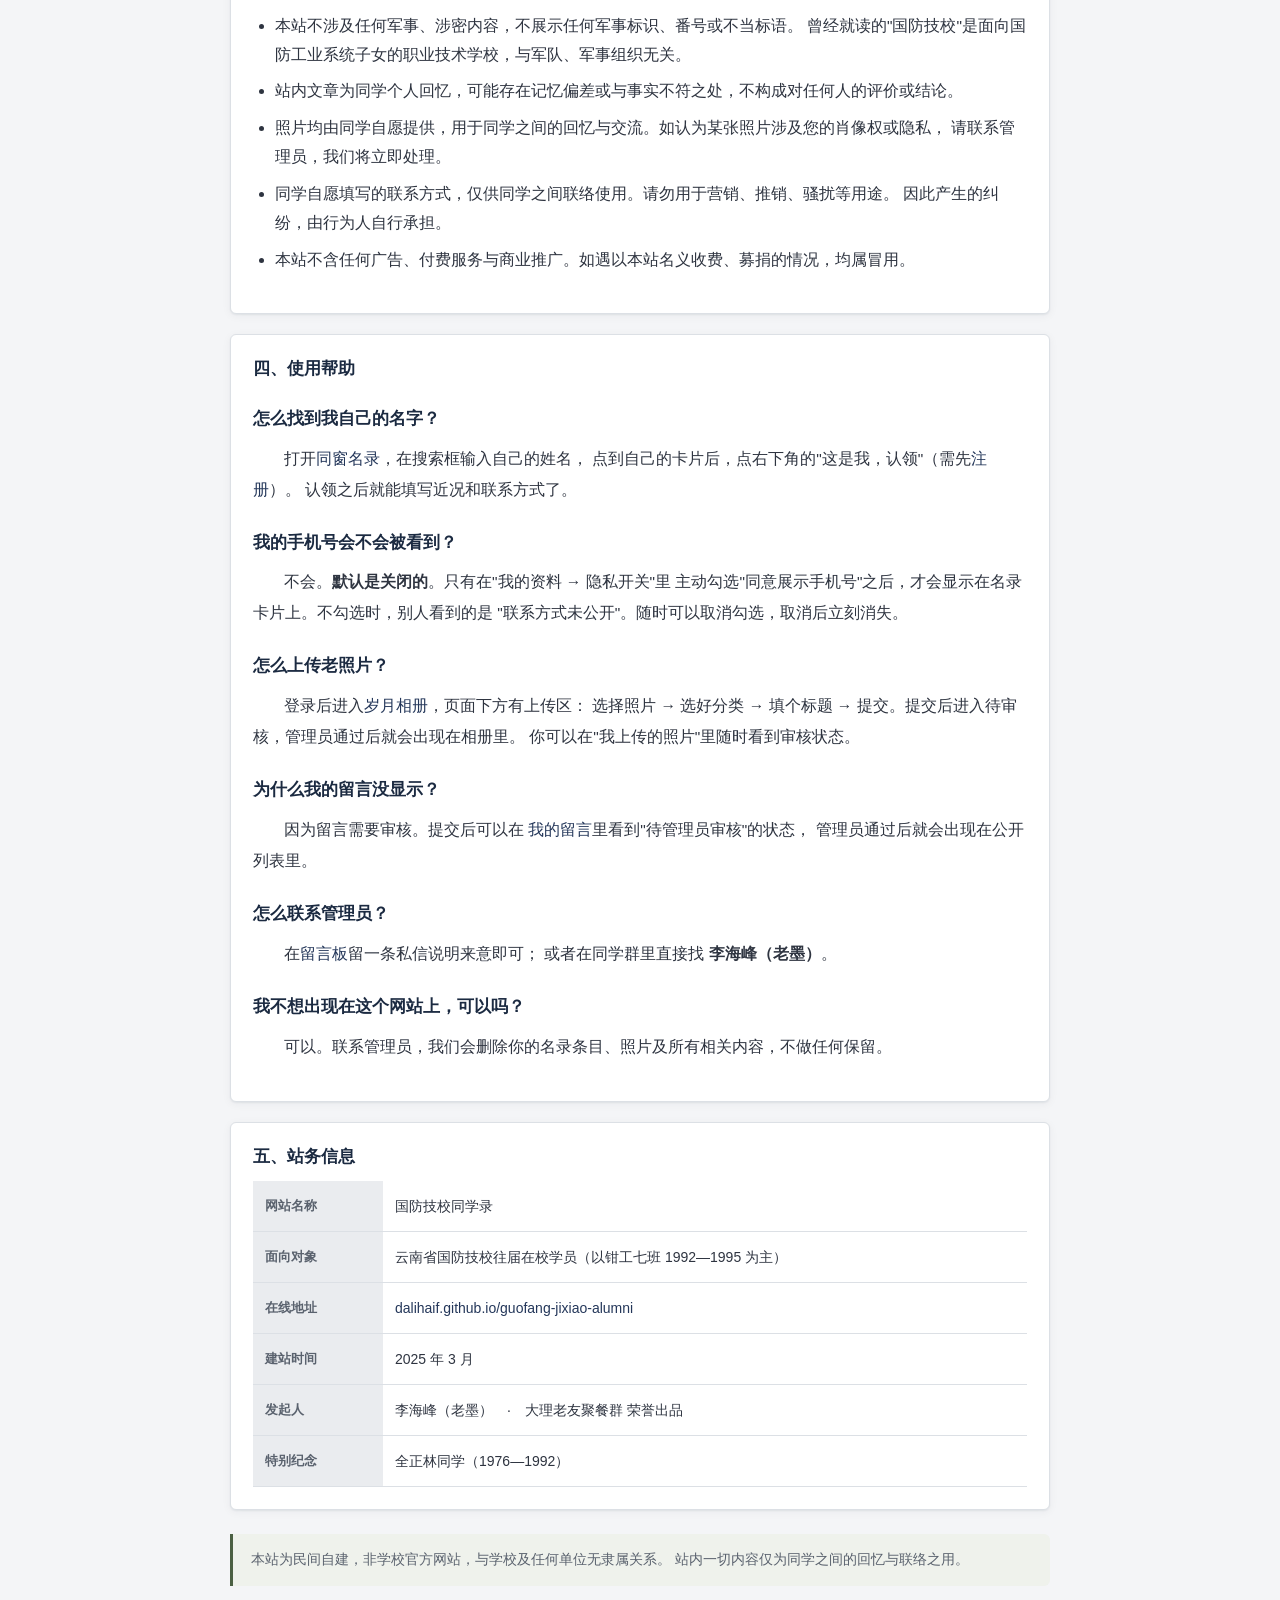
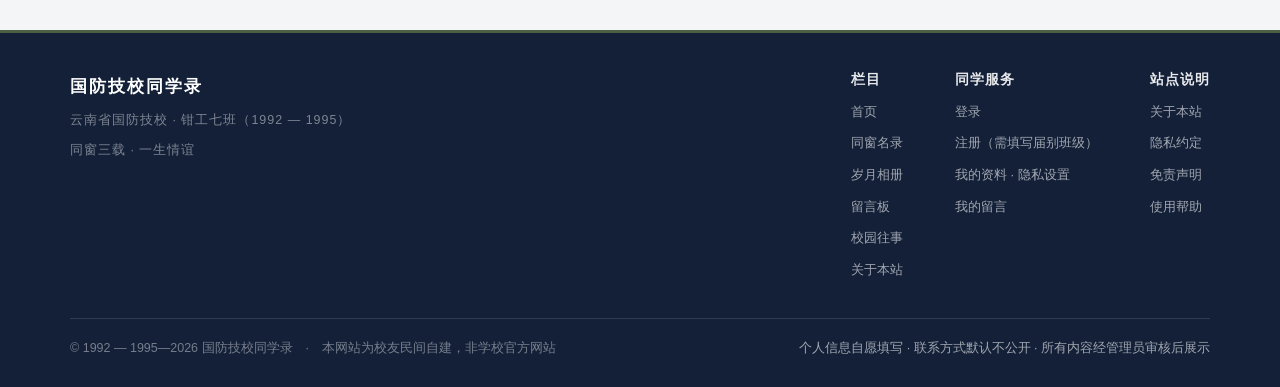
==== commit 5c1febf7: "docs: 补充线上地址说明与本地存储的边界提示" ====
--- a/about.html
+++ b/about.html
@@ -57,6 +57,9 @@
           <li><strong>内容审核</strong>——留言、照片提交后都要经过管理员审核才会对外展示，可随时删除。</li>
           <li><strong>数据存在本地</strong>——本站为轻量版，数据保存在各自浏览器的本地存储中，
             不上传到任何服务器，也不做任何统计分析、不投放广告、不向第三方提供数据。</li>
+          <li><strong>线上版的边界</strong>——正因为数据只存在本地，
+            在线上访问时，同学新写的留言、新传的照片<strong>保存在他自己的浏览器里，其他同学看不到</strong>。
+            名录、文章、相册等初始内容则是所有人共享的。若需要"留言大家都能看到"，需要给网站接一个后端。</li>
           <li><strong>随时可删除</strong>——本人要求删除自己的任何内容或联系方式，联系管理员即可立即处理。</li>
         </ul>
         <div class="notice notice-warn" style="margin-top:14px">
@@ -124,6 +127,8 @@
           <tbody>
             <tr><th style="width:130px">网站名称</th><td>国防技校同学录</td></tr>
             <tr><th>面向对象</th><td>云南省国防技校往届在校学员（以钳工七班 1992—1995 为主）</td></tr>
+            <tr><th>在线地址</th><td><a href="https://dalihaif.github.io/guofang-jixiao-alumni/" target="_blank"
+              rel="noopener">dalihaif.github.io/guofang-jixiao-alumni</a></td></tr>
             <tr><th>建站时间</th><td>2025 年 3 月</td></tr>
             <tr><th>发起人</th><td>李海峰（老墨）　·　大理老友聚餐群 荣誉出品</td></tr>
             <tr><th>特别纪念</th><td>全正林同学（1976—1992）</td></tr>
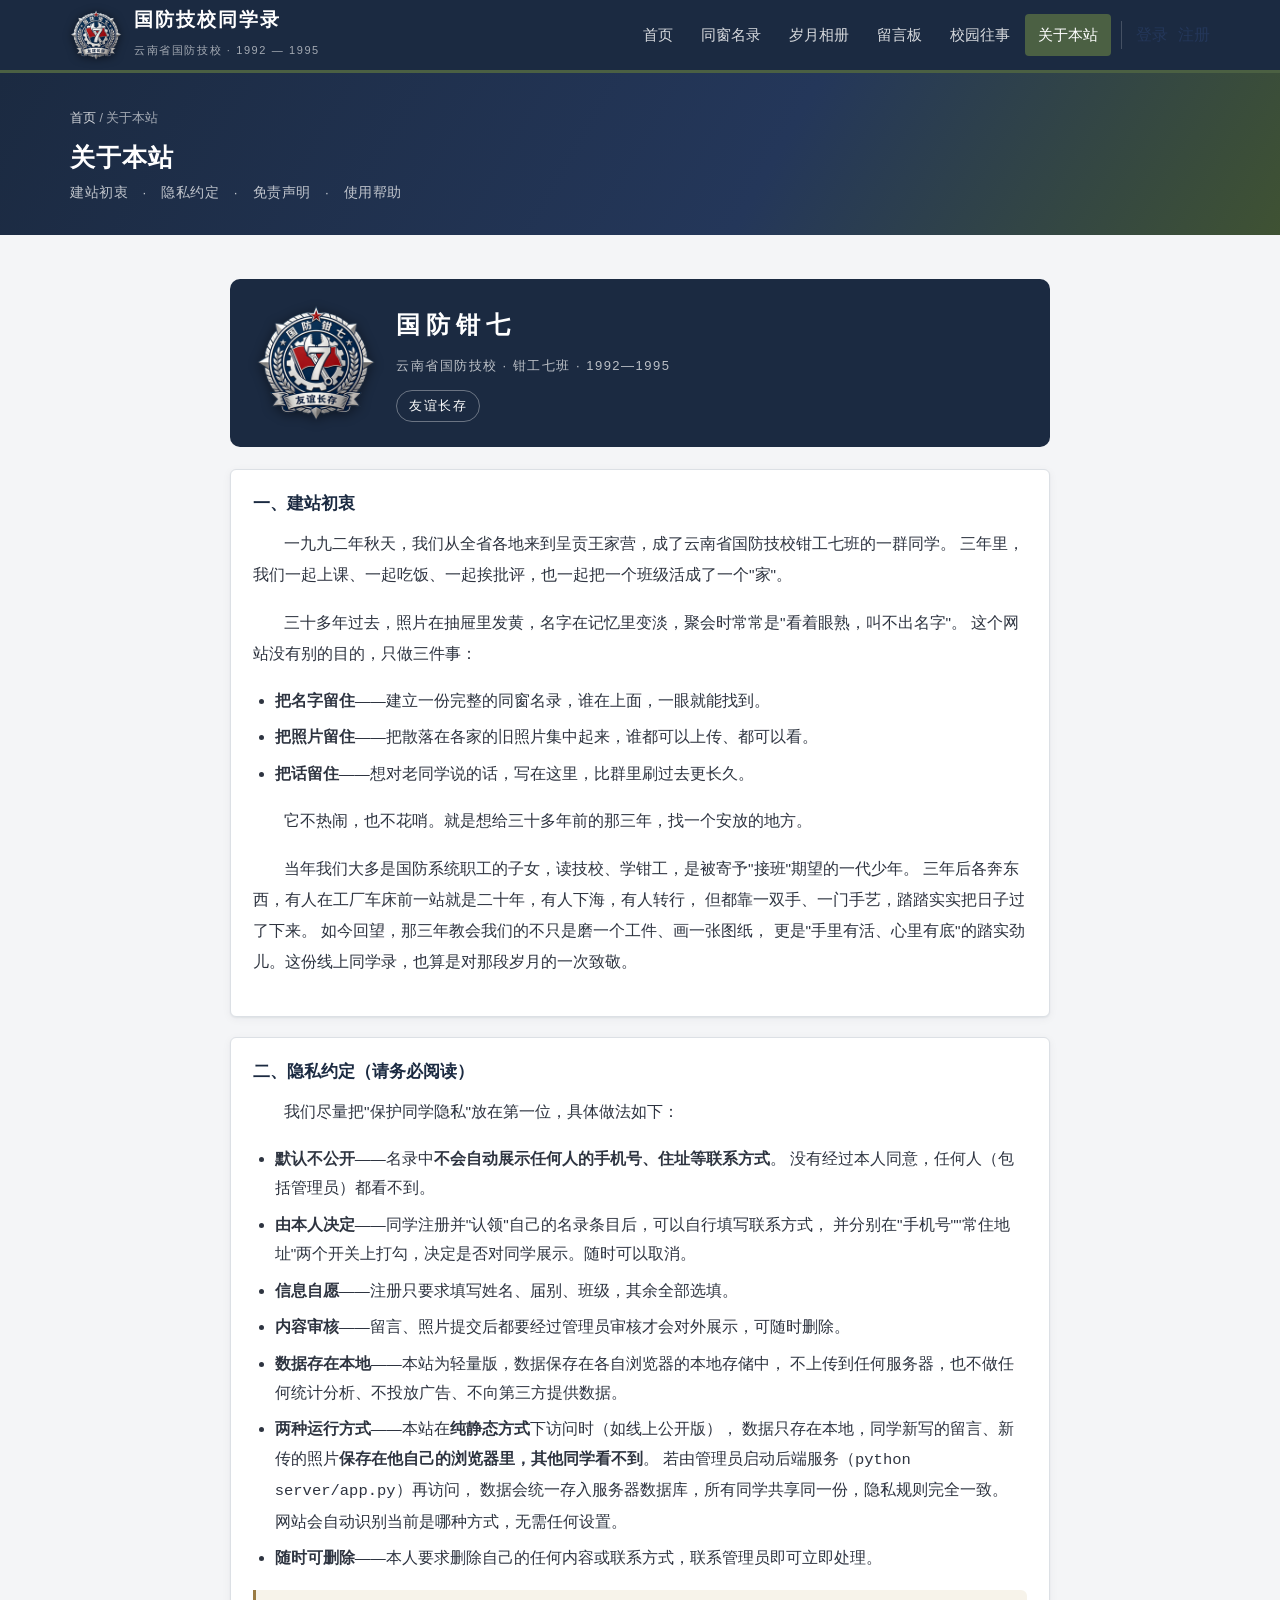
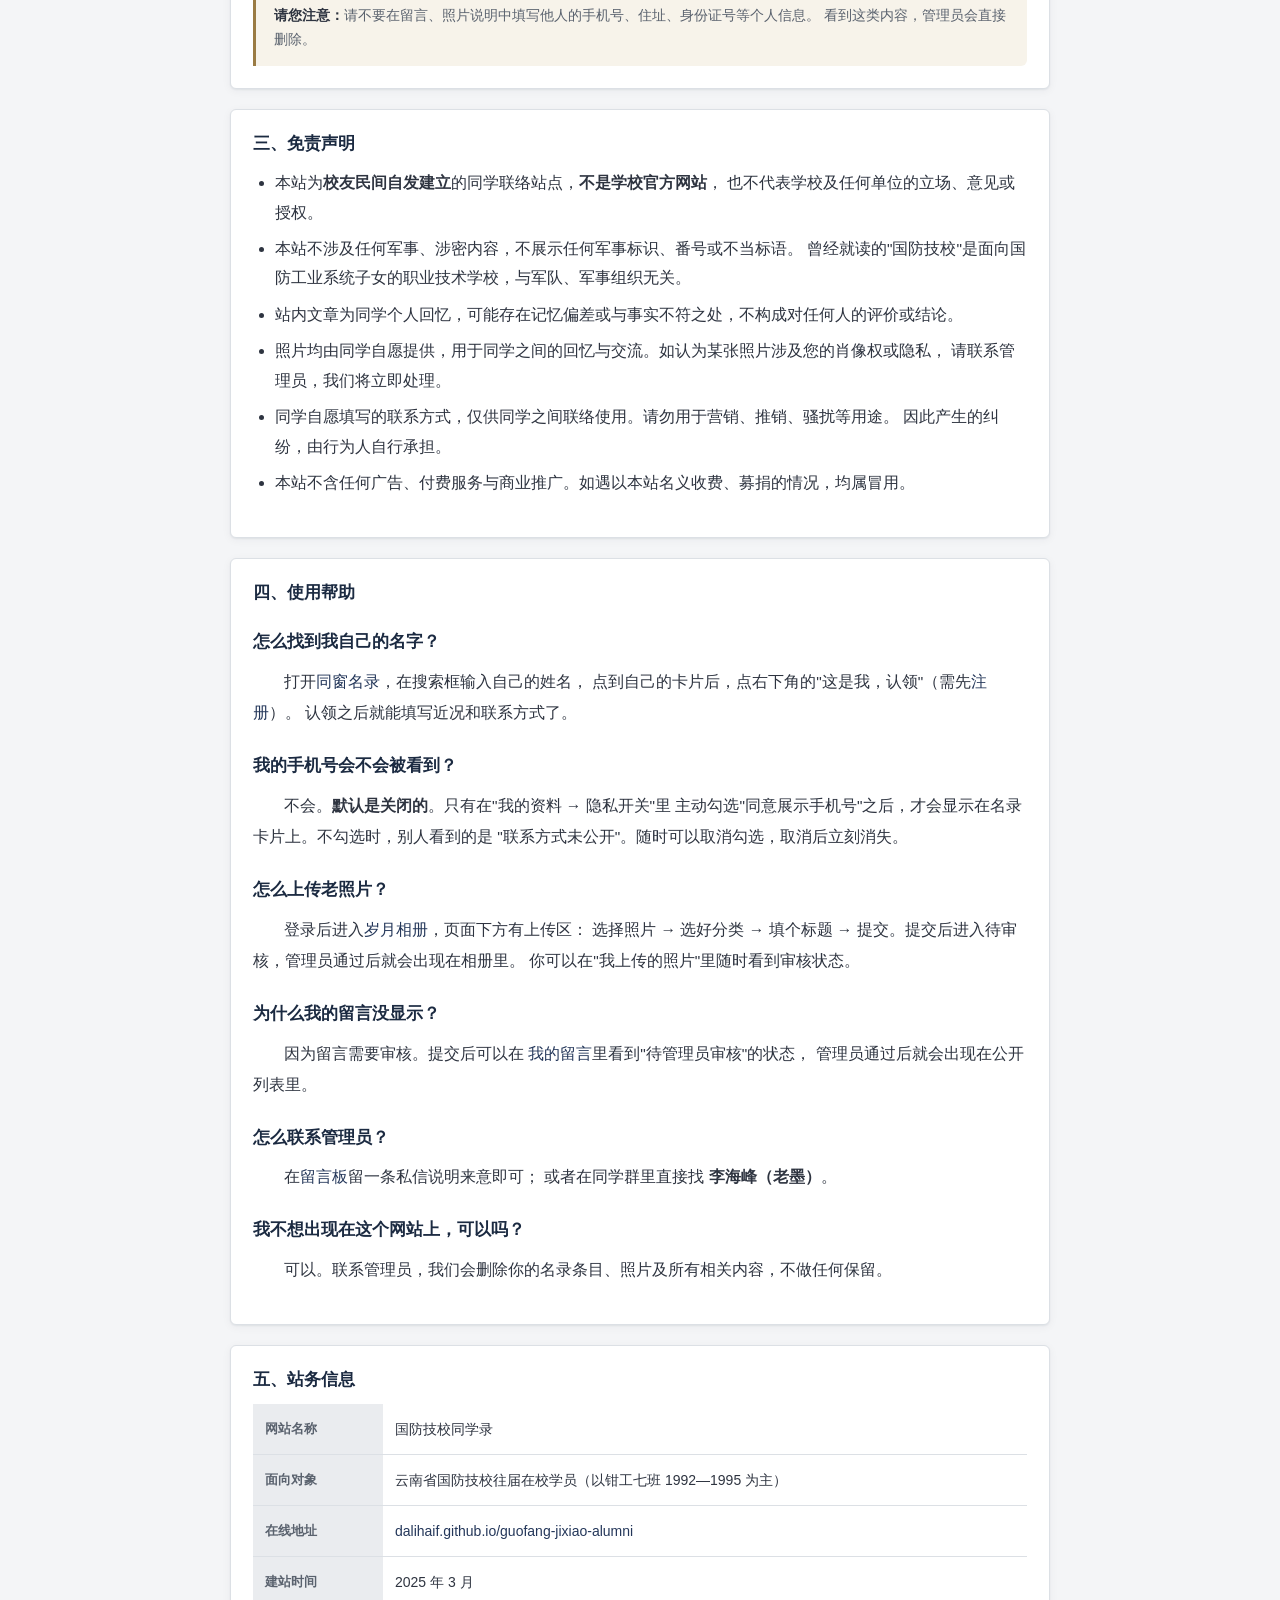
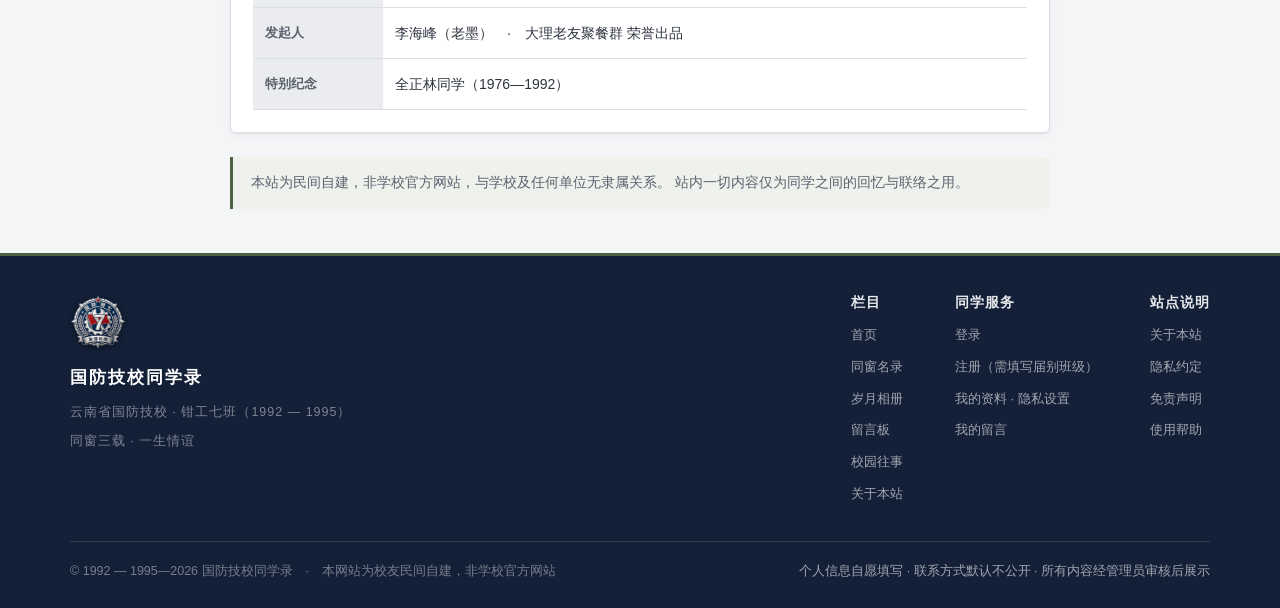
==== commit ec91b0a2: "feat: 班徽上线（透明底全套图标）+ Flask 后端 + 提交按钮防误点" ====
--- a/about.html
+++ b/about.html
@@ -1,155 +1,168 @@
-<!DOCTYPE html>
-<html lang="zh-CN">
-<head>
-<meta charset="UTF-8">
-<meta name="viewport" content="width=device-width,initial-scale=1">
-<title>关于本站 · 国防技校同学录</title>
-<meta name="description" content="建站初衷、隐私约定、免责声明与使用帮助。本站为校友民间自建，非学校官方网站。">
-<link rel="icon" href="assets/img/favicon.svg">
-<link rel="stylesheet" href="css/style.css">
-</head>
-<body data-page="about">
-
-<div id="siteHeader"></div>
-
-<div class="page-head">
-  <div class="wrap">
-    <div class="crumb"><a href="index.html">首页</a> / 关于本站</div>
-    <h1>关于本站</h1>
-    <div class="sub">建站初衷　·　隐私约定　·　免责声明　·　使用帮助</div>
-  </div>
-</div>
-
-<section class="section">
-  <div class="wrap wrap-narrow">
-
-    <div class="card card-pad">
-      <div class="prose-block">
-        <h3 style="margin-top:0">一、建站初衷</h3>
-        <p>一九九二年秋天，我们从全省各地来到呈贡王家营，成了云南省国防技校钳工七班的一群同学。
-          三年里，我们一起上课、一起吃饭、一起挨批评，也一起把一个班级活成了一个"家"。</p>
-        <p>三十多年过去，照片在抽屉里发黄，名字在记忆里变淡，聚会时常常是"看着眼熟，叫不出名字"。
-          这个网站没有别的目的，只做三件事：</p>
-        <ul>
-          <li><strong>把名字留住</strong>——建立一份完整的同窗名录，谁在上面，一眼就能找到。</li>
-          <li><strong>把照片留住</strong>——把散落在各家的旧照片集中起来，谁都可以上传、都可以看。</li>
-          <li><strong>把话留住</strong>——想对老同学说的话，写在这里，比群里刷过去更长久。</li>
-        </ul>
-        <p>它不热闹，也不花哨。就是想给三十多年前的那三年，找一个安放的地方。</p>
-        <p>当年我们大多是国防系统职工的子女，读技校、学钳工，是被寄予"接班"期望的一代少年。
-          三年后各奔东西，有人在工厂车床前一站就是二十年，有人下海，有人转行，
-          但都靠一双手、一门手艺，踏踏实实把日子过了下来。
-          如今回望，那三年教会我们的不只是磨一个工件、画一张图纸，
-          更是"手里有活、心里有底"的踏实劲儿。这份线上同学录，也算是对那段岁月的一次致敬。</p>
-      </div>
-    </div>
-
-    <div class="card card-pad" style="margin-top:20px" id="privacy">
-      <div class="prose-block">
-        <h3 style="margin-top:0">二、隐私约定（请务必阅读）</h3>
-        <p>我们尽量把"保护同学隐私"放在第一位，具体做法如下：</p>
-        <ul>
-          <li><strong>默认不公开</strong>——名录中<strong>不会自动展示任何人的手机号、住址等联系方式</strong>。
-            没有经过本人同意，任何人（包括管理员）都看不到。</li>
-          <li><strong>由本人决定</strong>——同学注册并"认领"自己的名录条目后，可以自行填写联系方式，
-            并分别在"手机号""常住地址"两个开关上打勾，决定是否对同学展示。随时可以取消。</li>
-          <li><strong>信息自愿</strong>——注册只要求填写姓名、届别、班级，其余全部选填。</li>
-          <li><strong>内容审核</strong>——留言、照片提交后都要经过管理员审核才会对外展示，可随时删除。</li>
-          <li><strong>数据存在本地</strong>——本站为轻量版，数据保存在各自浏览器的本地存储中，
-            不上传到任何服务器，也不做任何统计分析、不投放广告、不向第三方提供数据。</li>
-          <li><strong>线上版的边界</strong>——正因为数据只存在本地，
-            在线上访问时，同学新写的留言、新传的照片<strong>保存在他自己的浏览器里，其他同学看不到</strong>。
-            名录、文章、相册等初始内容则是所有人共享的。若需要"留言大家都能看到"，需要给网站接一个后端。</li>
-          <li><strong>随时可删除</strong>——本人要求删除自己的任何内容或联系方式，联系管理员即可立即处理。</li>
-        </ul>
-        <div class="notice notice-warn" style="margin-top:14px">
-          <strong>请您注意：</strong>请不要在留言、照片说明中填写他人的手机号、住址、身份证号等个人信息。
-          看到这类内容，管理员会直接删除。
-        </div>
-      </div>
-    </div>
-
-    <div class="card card-pad" style="margin-top:20px" id="disclaimer">
-      <div class="prose-block">
-        <h3 style="margin-top:0">三、免责声明</h3>
-        <ul>
-          <li>本站为<strong>校友民间自发建立</strong>的同学联络站点，<strong>不是学校官方网站</strong>，
-            也不代表学校及任何单位的立场、意见或授权。</li>
-          <li>本站不涉及任何军事、涉密内容，不展示任何军事标识、番号或不当标语。
-            曾经就读的"国防技校"是面向国防工业系统子女的职业技术学校，与军队、军事组织无关。</li>
-          <li>站内文章为同学个人回忆，可能存在记忆偏差或与事实不符之处，不构成对任何人的评价或结论。</li>
-          <li>照片均由同学自愿提供，用于同学之间的回忆与交流。如认为某张照片涉及您的肖像权或隐私，
-            请联系管理员，我们将立即处理。</li>
-          <li>同学自愿填写的联系方式，仅供同学之间联络使用。请勿用于营销、推销、骚扰等用途。
-            因此产生的纠纷，由行为人自行承担。</li>
-          <li>本站不含任何广告、付费服务与商业推广。如遇以本站名义收费、募捐的情况，均属冒用。</li>
-        </ul>
-      </div>
-    </div>
-
-    <div class="card card-pad" style="margin-top:20px" id="help">
-      <div class="prose-block">
-        <h3 style="margin-top:0">四、使用帮助</h3>
-
-        <h3>怎么找到我自己的名字？</h3>
-        <p class="noind">打开<a href="roster.html">同窗名录</a>，在搜索框输入自己的姓名，
-          点到自己的卡片后，点右下角的"这是我，认领"（需先<a href="register.html">注册</a>）。
-          认领之后就能填写近况和联系方式了。</p>
-
-        <h3>我的手机号会不会被看到？</h3>
-        <p class="noind">不会。<strong>默认是关闭的</strong>。只有在"我的资料 → 隐私开关"里
-          主动勾选"同意展示手机号"之后，才会显示在名录卡片上。不勾选时，别人看到的是
-          "联系方式未公开"。随时可以取消勾选，取消后立刻消失。</p>
-
-        <h3>怎么上传老照片？</h3>
-        <p class="noind">登录后进入<a href="album.html">岁月相册</a>，页面下方有上传区：
-          选择照片 → 选好分类 → 填个标题 → 提交。提交后进入待审核，管理员通过后就会出现在相册里。
-          你可以在"我上传的照片"里随时看到审核状态。</p>
-
-        <h3>为什么我的留言没显示？</h3>
-        <p class="noind">因为留言需要审核。提交后可以在
-          <a href="messages.html?mine=1">我的留言</a>里看到"待管理员审核"的状态，
-          管理员通过后就会出现在公开列表里。</p>
-
-        <h3>怎么联系管理员？</h3>
-        <p class="noind">在<a href="messages.html">留言板</a>留一条私信说明来意即可；
-          或者在同学群里直接找 <strong>李海峰（老墨）</strong>。</p>
-
-        <h3>我不想出现在这个网站上，可以吗？</h3>
-        <p class="noind">可以。联系管理员，我们会删除你的名录条目、照片及所有相关内容，不做任何保留。</p>
-      </div>
-    </div>
-
-    <div class="card card-pad" style="margin-top:20px">
-      <div class="prose-block">
-        <h3 style="margin-top:0">五、站务信息</h3>
-        <table class="table" style="margin-top:8px">
-          <tbody>
-            <tr><th style="width:130px">网站名称</th><td>国防技校同学录</td></tr>
-            <tr><th>面向对象</th><td>云南省国防技校往届在校学员（以钳工七班 1992—1995 为主）</td></tr>
-            <tr><th>在线地址</th><td><a href="https://dalihaif.github.io/guofang-jixiao-alumni/" target="_blank"
-              rel="noopener">dalihaif.github.io/guofang-jixiao-alumni</a></td></tr>
-            <tr><th>建站时间</th><td>2025 年 3 月</td></tr>
-            <tr><th>发起人</th><td>李海峰（老墨）　·　大理老友聚餐群 荣誉出品</td></tr>
-            <tr><th>特别纪念</th><td>全正林同学（1976—1992）</td></tr>
-          </tbody>
-        </table>
-      </div>
-    </div>
-
-    <div class="notice" style="margin-top:24px">
-      本站为民间自建，非学校官方网站，与学校及任何单位无隶属关系。
-      站内一切内容仅为同学之间的回忆与联络之用。
-    </div>
-  </div>
-</section>
-
-<div id="siteFooter"></div>
-<div id="toast"></div>
-
-<script src="js/seed.js"></script>
-<script src="js/store.js"></script>
-<script src="js/ui.js"></script>
-<script src="js/pages.js"></script>
-</body>
-</html>
+<!DOCTYPE html>
+<html lang="zh-CN">
+<head>
+<meta charset="UTF-8">
+<meta name="viewport" content="width=device-width,initial-scale=1">
+<title>关于本站 · 国防技校同学录</title>
+<meta name="description" content="建站初衷、隐私约定、免责声明与使用帮助。本站为校友民间自建，非学校官方网站。">
+<link rel="icon" href="assets/img/favicon.ico" sizes="any">
+<link rel="icon" type="image/png" href="assets/img/logo-128.png" sizes="128x128">
+<link rel="apple-touch-icon" href="assets/img/apple-touch-icon.png">
+<link rel="stylesheet" href="css/style.css">
+</head>
+<body data-page="about">
+
+<div id="siteHeader"></div>
+
+<div class="page-head">
+  <div class="wrap">
+    <div class="crumb"><a href="index.html">首页</a> / 关于本站</div>
+    <h1>关于本站</h1>
+    <div class="sub">建站初衷　·　隐私约定　·　免责声明　·　使用帮助</div>
+  </div>
+</div>
+
+<section class="section">
+  <div class="wrap wrap-narrow">
+
+    <div class="about-brand">
+      <img src="assets/img/logo-256.png" width="120" height="120" alt="云南省国防技校钳工七班班徽">
+      <div class="about-brand-txt">
+        <div class="abt">国防钳七</div>
+        <div class="abs">云南省国防技校 · 钳工七班 · 1992—1995</div>
+        <div class="abs motto">友谊长存</div>
+      </div>
+    </div>
+
+    <div class="card card-pad">
+      <div class="prose-block">
+        <h3 style="margin-top:0">一、建站初衷</h3>
+        <p>一九九二年秋天，我们从全省各地来到呈贡王家营，成了云南省国防技校钳工七班的一群同学。
+          三年里，我们一起上课、一起吃饭、一起挨批评，也一起把一个班级活成了一个"家"。</p>
+        <p>三十多年过去，照片在抽屉里发黄，名字在记忆里变淡，聚会时常常是"看着眼熟，叫不出名字"。
+          这个网站没有别的目的，只做三件事：</p>
+        <ul>
+          <li><strong>把名字留住</strong>——建立一份完整的同窗名录，谁在上面，一眼就能找到。</li>
+          <li><strong>把照片留住</strong>——把散落在各家的旧照片集中起来，谁都可以上传、都可以看。</li>
+          <li><strong>把话留住</strong>——想对老同学说的话，写在这里，比群里刷过去更长久。</li>
+        </ul>
+        <p>它不热闹，也不花哨。就是想给三十多年前的那三年，找一个安放的地方。</p>
+        <p>当年我们大多是国防系统职工的子女，读技校、学钳工，是被寄予"接班"期望的一代少年。
+          三年后各奔东西，有人在工厂车床前一站就是二十年，有人下海，有人转行，
+          但都靠一双手、一门手艺，踏踏实实把日子过了下来。
+          如今回望，那三年教会我们的不只是磨一个工件、画一张图纸，
+          更是"手里有活、心里有底"的踏实劲儿。这份线上同学录，也算是对那段岁月的一次致敬。</p>
+      </div>
+    </div>
+
+    <div class="card card-pad" style="margin-top:20px" id="privacy">
+      <div class="prose-block">
+        <h3 style="margin-top:0">二、隐私约定（请务必阅读）</h3>
+        <p>我们尽量把"保护同学隐私"放在第一位，具体做法如下：</p>
+        <ul>
+          <li><strong>默认不公开</strong>——名录中<strong>不会自动展示任何人的手机号、住址等联系方式</strong>。
+            没有经过本人同意，任何人（包括管理员）都看不到。</li>
+          <li><strong>由本人决定</strong>——同学注册并"认领"自己的名录条目后，可以自行填写联系方式，
+            并分别在"手机号""常住地址"两个开关上打勾，决定是否对同学展示。随时可以取消。</li>
+          <li><strong>信息自愿</strong>——注册只要求填写姓名、届别、班级，其余全部选填。</li>
+          <li><strong>内容审核</strong>——留言、照片提交后都要经过管理员审核才会对外展示，可随时删除。</li>
+          <li><strong>数据存在本地</strong>——本站为轻量版，数据保存在各自浏览器的本地存储中，
+            不上传到任何服务器，也不做任何统计分析、不投放广告、不向第三方提供数据。</li>
+          <li><strong>两种运行方式</strong>——本站在<strong>纯静态方式</strong>下访问时（如线上公开版），
+            数据只存在本地，同学新写的留言、新传的照片<strong>保存在他自己的浏览器里，其他同学看不到</strong>。
+            若由管理员启动后端服务（<code>python server/app.py</code>）再访问，
+            数据会统一存入服务器数据库，所有同学共享同一份，隐私规则完全一致。
+            网站会自动识别当前是哪种方式，无需任何设置。</li>
+          <li><strong>随时可删除</strong>——本人要求删除自己的任何内容或联系方式，联系管理员即可立即处理。</li>
+        </ul>
+        <div class="notice notice-warn" style="margin-top:14px">
+          <strong>请您注意：</strong>请不要在留言、照片说明中填写他人的手机号、住址、身份证号等个人信息。
+          看到这类内容，管理员会直接删除。
+        </div>
+      </div>
+    </div>
+
+    <div class="card card-pad" style="margin-top:20px" id="disclaimer">
+      <div class="prose-block">
+        <h3 style="margin-top:0">三、免责声明</h3>
+        <ul>
+          <li>本站为<strong>校友民间自发建立</strong>的同学联络站点，<strong>不是学校官方网站</strong>，
+            也不代表学校及任何单位的立场、意见或授权。</li>
+          <li>本站不涉及任何军事、涉密内容，不展示任何军事标识、番号或不当标语。
+            曾经就读的"国防技校"是面向国防工业系统子女的职业技术学校，与军队、军事组织无关。</li>
+          <li>站内文章为同学个人回忆，可能存在记忆偏差或与事实不符之处，不构成对任何人的评价或结论。</li>
+          <li>照片均由同学自愿提供，用于同学之间的回忆与交流。如认为某张照片涉及您的肖像权或隐私，
+            请联系管理员，我们将立即处理。</li>
+          <li>同学自愿填写的联系方式，仅供同学之间联络使用。请勿用于营销、推销、骚扰等用途。
+            因此产生的纠纷，由行为人自行承担。</li>
+          <li>本站不含任何广告、付费服务与商业推广。如遇以本站名义收费、募捐的情况，均属冒用。</li>
+        </ul>
+      </div>
+    </div>
+
+    <div class="card card-pad" style="margin-top:20px" id="help">
+      <div class="prose-block">
+        <h3 style="margin-top:0">四、使用帮助</h3>
+
+        <h3>怎么找到我自己的名字？</h3>
+        <p class="noind">打开<a href="roster.html">同窗名录</a>，在搜索框输入自己的姓名，
+          点到自己的卡片后，点右下角的"这是我，认领"（需先<a href="register.html">注册</a>）。
+          认领之后就能填写近况和联系方式了。</p>
+
+        <h3>我的手机号会不会被看到？</h3>
+        <p class="noind">不会。<strong>默认是关闭的</strong>。只有在"我的资料 → 隐私开关"里
+          主动勾选"同意展示手机号"之后，才会显示在名录卡片上。不勾选时，别人看到的是
+          "联系方式未公开"。随时可以取消勾选，取消后立刻消失。</p>
+
+        <h3>怎么上传老照片？</h3>
+        <p class="noind">登录后进入<a href="album.html">岁月相册</a>，页面下方有上传区：
+          选择照片 → 选好分类 → 填个标题 → 提交。提交后进入待审核，管理员通过后就会出现在相册里。
+          你可以在"我上传的照片"里随时看到审核状态。</p>
+
+        <h3>为什么我的留言没显示？</h3>
+        <p class="noind">因为留言需要审核。提交后可以在
+          <a href="messages.html?mine=1">我的留言</a>里看到"待管理员审核"的状态，
+          管理员通过后就会出现在公开列表里。</p>
+
+        <h3>怎么联系管理员？</h3>
+        <p class="noind">在<a href="messages.html">留言板</a>留一条私信说明来意即可；
+          或者在同学群里直接找 <strong>李海峰（老墨）</strong>。</p>
+
+        <h3>我不想出现在这个网站上，可以吗？</h3>
+        <p class="noind">可以。联系管理员，我们会删除你的名录条目、照片及所有相关内容，不做任何保留。</p>
+      </div>
+    </div>
+
+    <div class="card card-pad" style="margin-top:20px">
+      <div class="prose-block">
+        <h3 style="margin-top:0">五、站务信息</h3>
+        <table class="table" style="margin-top:8px">
+          <tbody>
+            <tr><th style="width:130px">网站名称</th><td>国防技校同学录</td></tr>
+            <tr><th>面向对象</th><td>云南省国防技校往届在校学员（以钳工七班 1992—1995 为主）</td></tr>
+            <tr><th>在线地址</th><td><a href="https://dalihaif.github.io/guofang-jixiao-alumni/" target="_blank"
+              rel="noopener">dalihaif.github.io/guofang-jixiao-alumni</a></td></tr>
+            <tr><th>建站时间</th><td>2025 年 3 月</td></tr>
+            <tr><th>发起人</th><td>李海峰（老墨）　·　大理老友聚餐群 荣誉出品</td></tr>
+            <tr><th>特别纪念</th><td>全正林同学（1976—1992）</td></tr>
+          </tbody>
+        </table>
+      </div>
+    </div>
+
+    <div class="notice" style="margin-top:24px">
+      本站为民间自建，非学校官方网站，与学校及任何单位无隶属关系。
+      站内一切内容仅为同学之间的回忆与联络之用。
+    </div>
+  </div>
+</section>
+
+<div id="siteFooter"></div>
+<div id="toast"></div>
+
+<script src="js/seed.js"></script>
+<script src="js/store.js"></script>
+<script src="js/ui.js"></script>
+<script src="js/pages.js"></script>
+</body>
+</html>
--- a/css/style.css
+++ b/css/style.css
@@ -108,13 +108,10 @@
 /* 站点标识 */
 .brand{display:flex;align-items:center;gap:12px;color:#fff;text-decoration:none;flex:0 0 auto;}
 .brand:hover{text-decoration:none;color:#fff;}
-.brand-mark{
-  width:40px;height:40px;flex:0 0 auto;
-  border:1.5px solid rgba(255,255,255,.55);
-  border-radius:4px;
-  display:flex;align-items:center;justify-content:center;
-  font-size:17px;font-weight:700;letter-spacing:1px;color:#fff;
-  background:linear-gradient(180deg,rgba(255,255,255,.10),rgba(255,255,255,0));
+/* 班徽：透明底 PNG 直接用（不加底盘，保留徽章本身轮廓），只压一层投影拉开与页头的层次 */
+.brand-logo{
+  width:52px;height:52px;flex:0 0 auto;display:block;
+  filter:drop-shadow(0 1px 4px rgba(0,0,0,.5));
 }
 .brand-text .brand-title{font-size:19px;font-weight:700;letter-spacing:2px;color:#fff;line-height:1.25;}
 .brand-text .brand-sub{font-size:11px;letter-spacing:1.6px;color:rgba(255,255,255,.6);text-transform:uppercase;}
@@ -197,6 +194,9 @@
   white-space:nowrap;
 }
 .btn:hover{background:var(--navy-700);border-color:var(--navy-700);color:#fff;text-decoration:none;}
+/* 数据层就绪、表单事件绑定完成（body.ready）之前，提交按钮先变灰不响应，
+   避免网速慢时"点了提交却没反应"。绑定在 js/ui.js 的 boot() 末尾放开。 */
+body:not(.ready) button[type=submit]{opacity:.5;pointer-events:none;cursor:progress;}
 .btn-army{background:var(--army-600);border-color:var(--army-600);}
 .btn-army:hover{background:var(--army-500);border-color:var(--army-500);}
 .btn-ghost{background:transparent;color:var(--navy-800);border-color:var(--line-2);}
@@ -529,6 +529,22 @@
 .auth-wrap{max-width:460px;margin:0 auto;}
 .auth-card{background:#fff;border:1px solid var(--line);border-radius:var(--radius-lg);
   padding:34px 34px 30px;box-shadow:var(--shadow-md);}
+/* 「关于本站」页顶部的班徽横幅 */
+.about-brand{
+  display:flex;align-items:center;gap:20px;
+  background:var(--navy-800);border-radius:var(--radius-lg);
+  padding:24px 26px;margin-bottom:22px;color:#fff;
+}
+.about-brand img{width:120px;height:120px;flex:0 0 auto;
+  filter:drop-shadow(0 2px 6px rgba(0,0,0,.45));}
+.about-brand .abt{font-size:24px;font-weight:700;letter-spacing:6px;}
+.about-brand .abs{font-size:13px;color:rgba(255,255,255,.7);margin-top:8px;letter-spacing:1.5px;}
+.about-brand .abs.motto{margin-top:12px;display:inline-block;padding:4px 12px;
+  border:1px solid rgba(255,255,255,.35);border-radius:999px;color:#fff;font-size:12.5px;}
+
+/* 登录 / 注册页顶部的班徽 */
+.auth-logo{display:block;width:104px;height:104px;margin:0 auto 14px;}
+.auth-logo.sm{width:80px;height:80px;margin-bottom:12px;}
 .auth-card h2{font-size:21px;text-align:center;letter-spacing:1px;}
 .auth-card .auth-sub{text-align:center;font-size:13px;color:var(--ink-3);margin:8px 0 24px;}
 .auth-foot{text-align:center;font-size:13.5px;color:var(--ink-2);margin-top:20px;}
@@ -568,6 +584,8 @@
   border-top:3px solid var(--army-600);
 }
 .footer-top{display:flex;gap:40px;flex-wrap:wrap;justify-content:space-between;}
+.footer-logo{width:56px;height:56px;display:block;margin-bottom:12px;
+  filter:drop-shadow(0 1px 3px rgba(0,0,0,.5));}
 .footer-brand .bt{color:#fff;font-size:17px;letter-spacing:2px;font-weight:600;}
 .footer-brand .bs{font-size:12.5px;color:rgba(255,255,255,.45);margin-top:6px;letter-spacing:1px;}
 .footer-links{display:flex;gap:52px;flex-wrap:wrap;}
@@ -619,6 +637,13 @@
   .footer-bottom{flex-direction:column;gap:8px;}
   .auth-card{padding:24px 18px;}
   .msg-roll{height:270px;}
+  .brand-logo{width:42px;height:42px;}
+  .brand-text .brand-title{font-size:17px;letter-spacing:1px;}
+  .brand-text .brand-sub{font-size:10px;letter-spacing:.6px;}
+  .footer-logo{width:48px;height:48px;}
+  .about-brand{flex-direction:column;text-align:center;gap:14px;padding:22px 16px;}
+  .about-brand img{width:96px;height:96px;}
+  .about-brand .abt{font-size:20px;letter-spacing:4px;}
 }
 
 /* 打印（相册/文章可打印存档） */
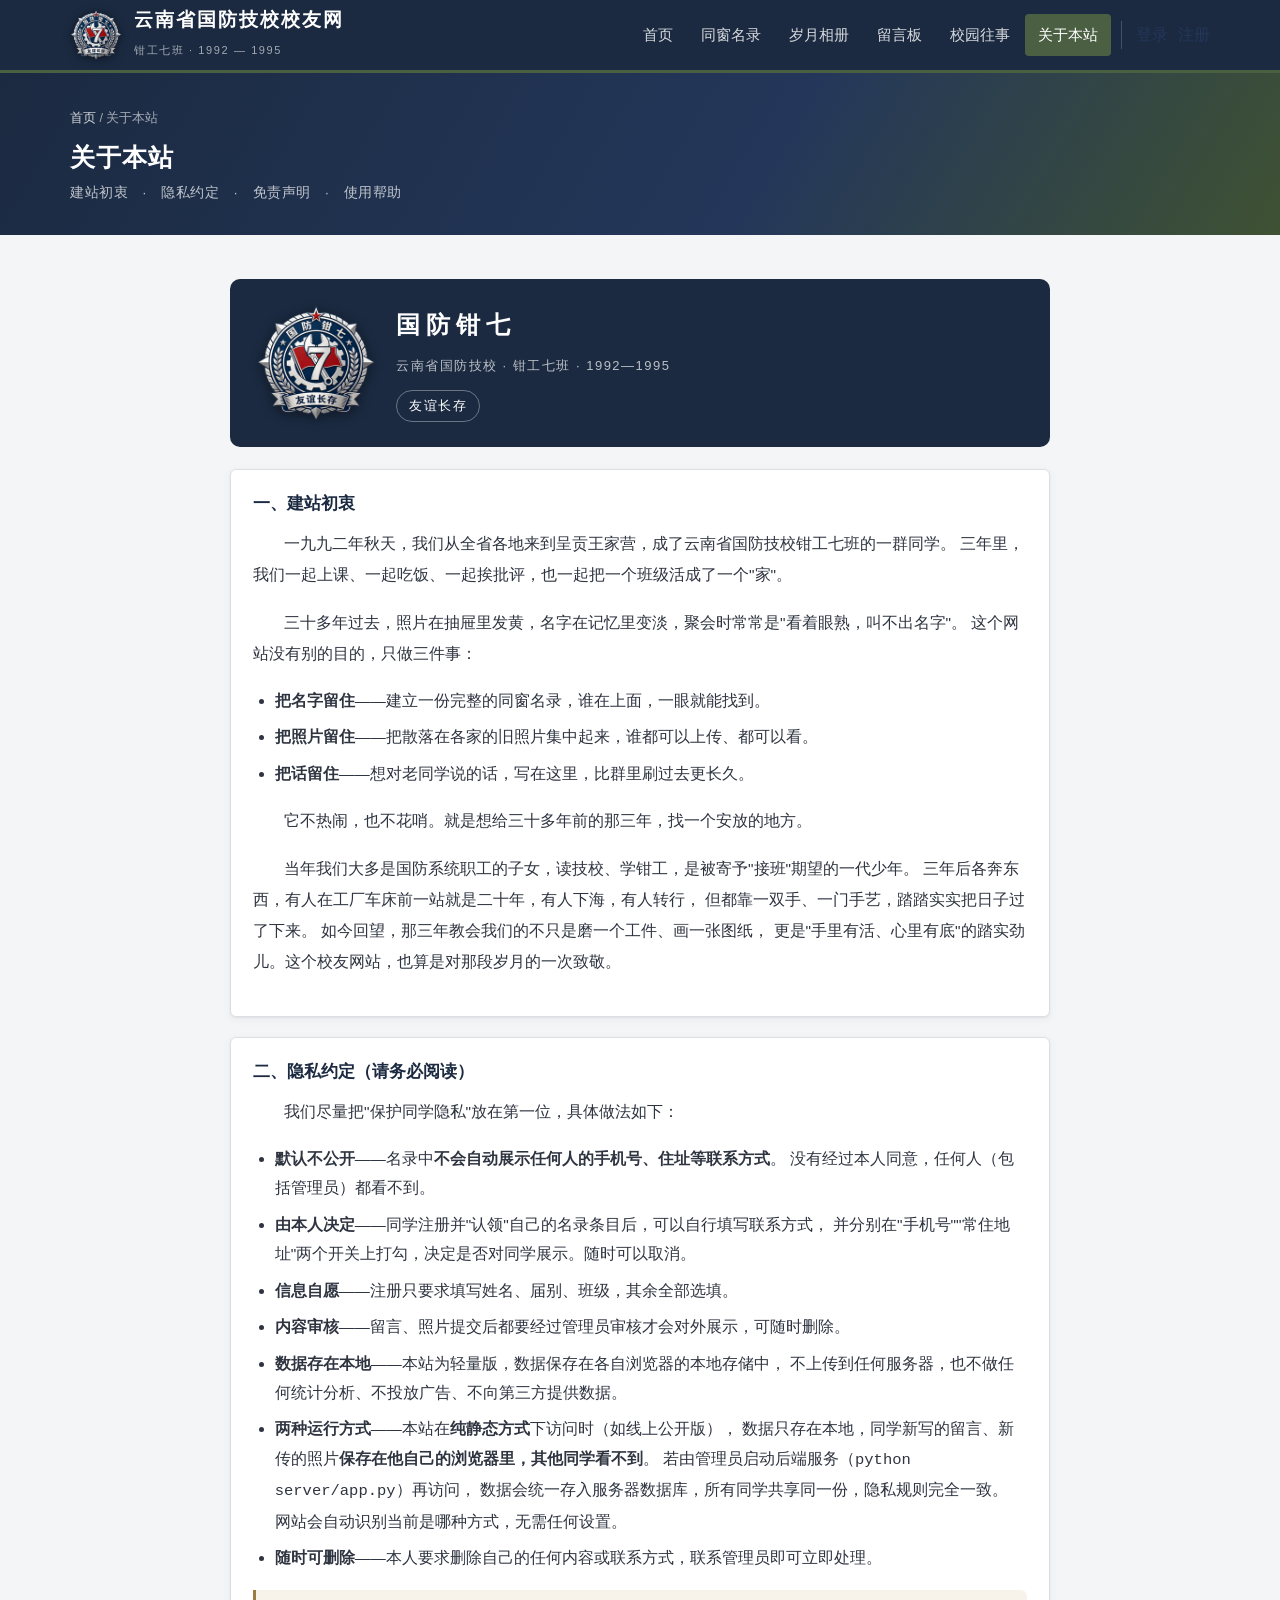
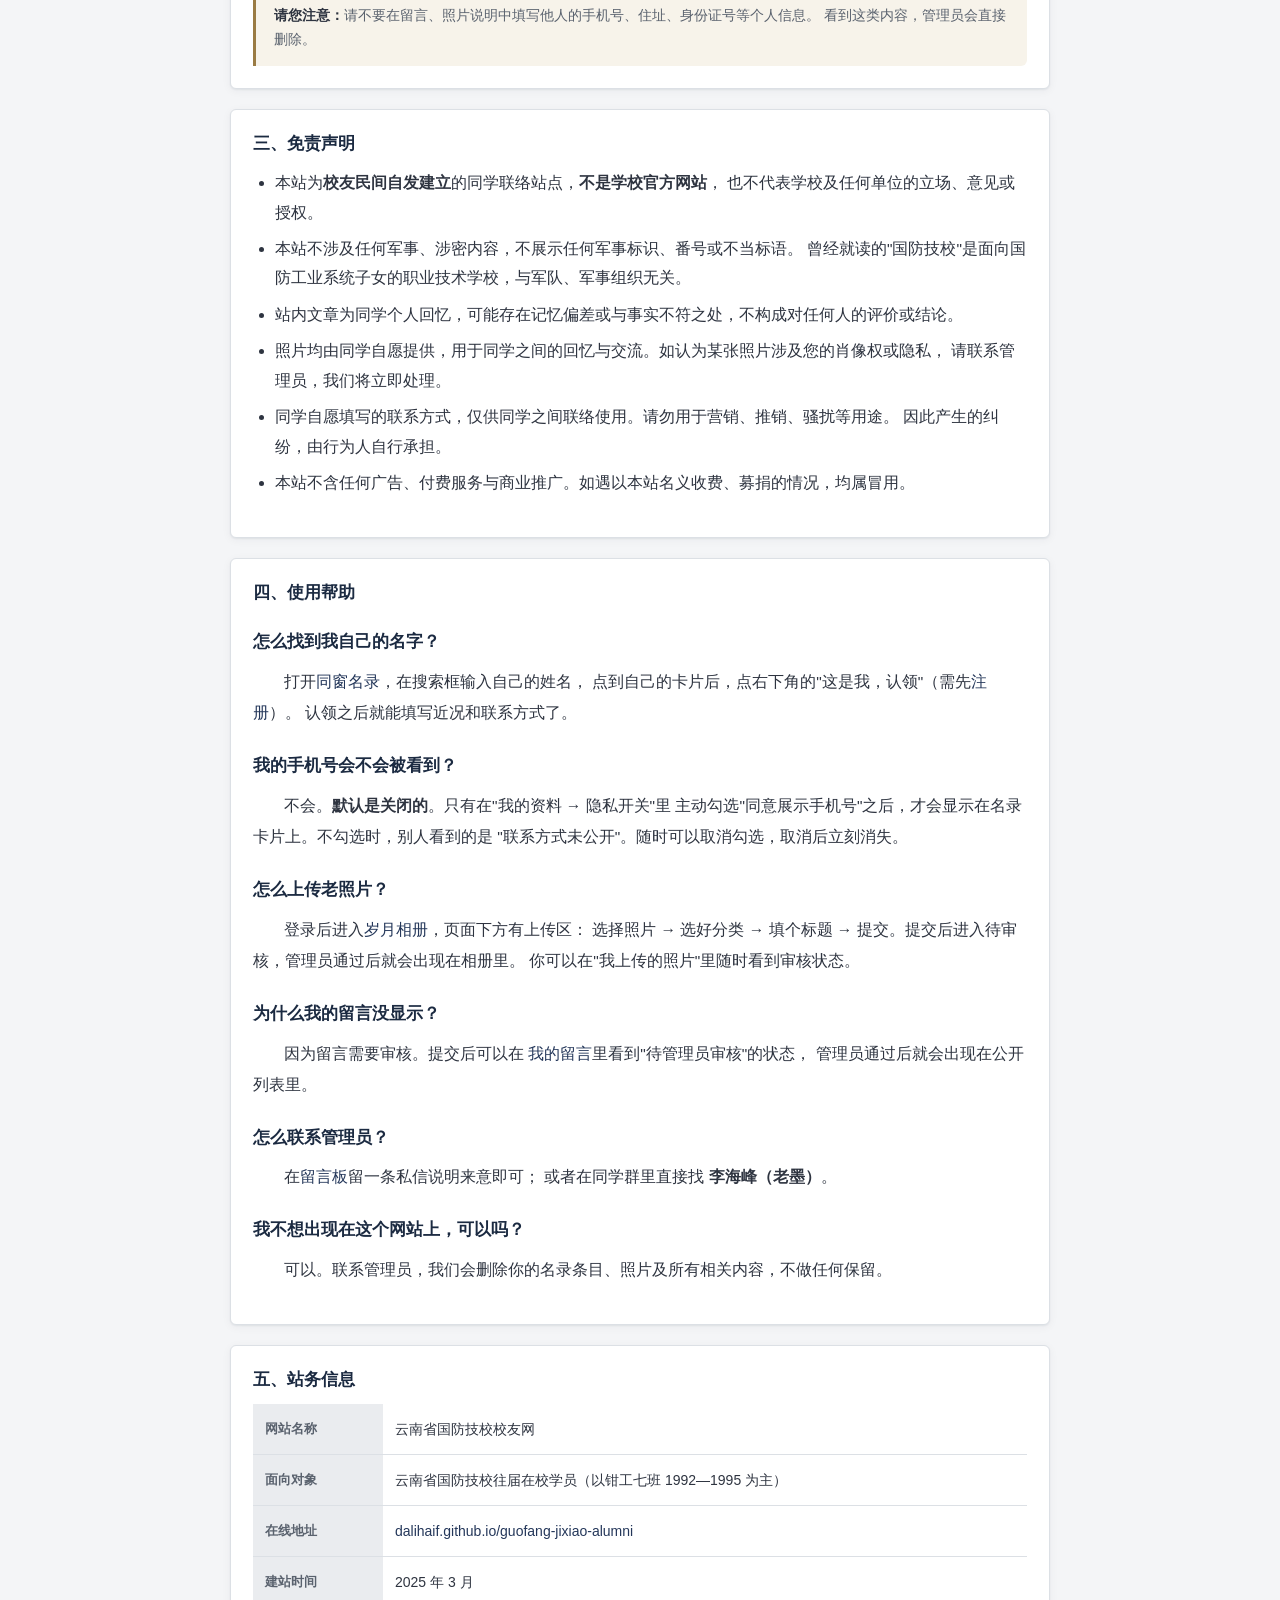
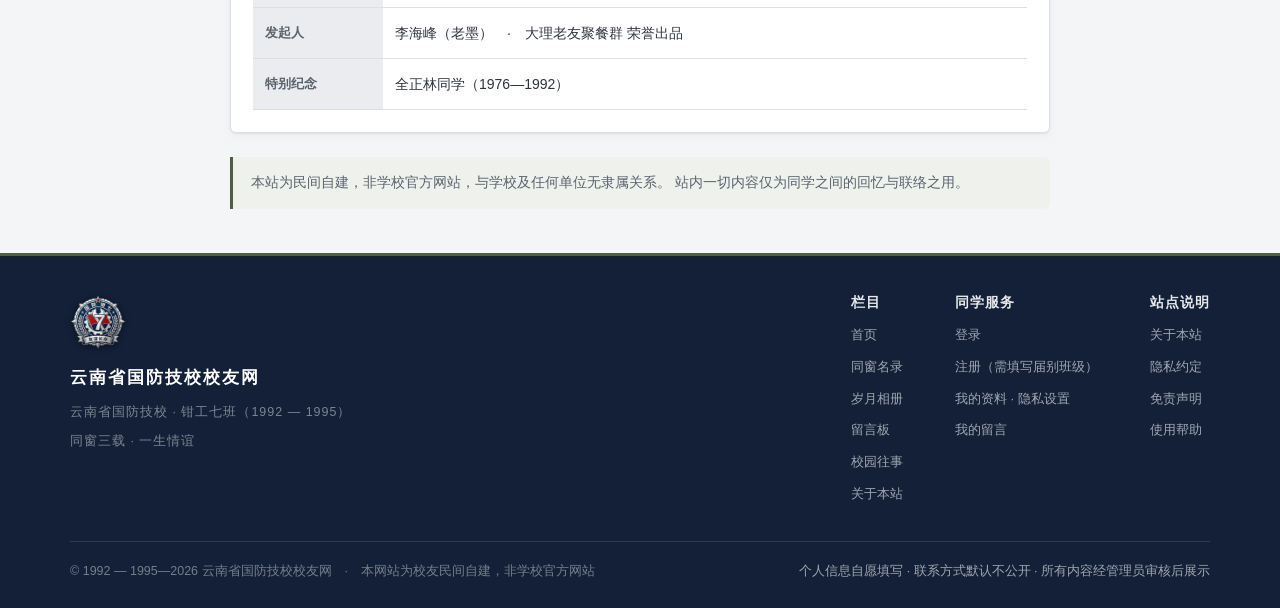
==== commit 5b95e92d: "rename: 站名统一改为『云南省国防技校校友网』" ====
--- a/about.html
+++ b/about.html
@@ -1,168 +1,168 @@
-<!DOCTYPE html>
-<html lang="zh-CN">
-<head>
-<meta charset="UTF-8">
-<meta name="viewport" content="width=device-width,initial-scale=1">
-<title>关于本站 · 国防技校同学录</title>
-<meta name="description" content="建站初衷、隐私约定、免责声明与使用帮助。本站为校友民间自建，非学校官方网站。">
-<link rel="icon" href="assets/img/favicon.ico" sizes="any">
-<link rel="icon" type="image/png" href="assets/img/logo-128.png" sizes="128x128">
-<link rel="apple-touch-icon" href="assets/img/apple-touch-icon.png">
-<link rel="stylesheet" href="css/style.css">
-</head>
-<body data-page="about">
-
-<div id="siteHeader"></div>
-
-<div class="page-head">
-  <div class="wrap">
-    <div class="crumb"><a href="index.html">首页</a> / 关于本站</div>
-    <h1>关于本站</h1>
-    <div class="sub">建站初衷　·　隐私约定　·　免责声明　·　使用帮助</div>
-  </div>
-</div>
-
-<section class="section">
-  <div class="wrap wrap-narrow">
-
-    <div class="about-brand">
-      <img src="assets/img/logo-256.png" width="120" height="120" alt="云南省国防技校钳工七班班徽">
-      <div class="about-brand-txt">
-        <div class="abt">国防钳七</div>
-        <div class="abs">云南省国防技校 · 钳工七班 · 1992—1995</div>
-        <div class="abs motto">友谊长存</div>
-      </div>
-    </div>
-
-    <div class="card card-pad">
-      <div class="prose-block">
-        <h3 style="margin-top:0">一、建站初衷</h3>
-        <p>一九九二年秋天，我们从全省各地来到呈贡王家营，成了云南省国防技校钳工七班的一群同学。
-          三年里，我们一起上课、一起吃饭、一起挨批评，也一起把一个班级活成了一个"家"。</p>
-        <p>三十多年过去，照片在抽屉里发黄，名字在记忆里变淡，聚会时常常是"看着眼熟，叫不出名字"。
-          这个网站没有别的目的，只做三件事：</p>
-        <ul>
-          <li><strong>把名字留住</strong>——建立一份完整的同窗名录，谁在上面，一眼就能找到。</li>
-          <li><strong>把照片留住</strong>——把散落在各家的旧照片集中起来，谁都可以上传、都可以看。</li>
-          <li><strong>把话留住</strong>——想对老同学说的话，写在这里，比群里刷过去更长久。</li>
-        </ul>
-        <p>它不热闹，也不花哨。就是想给三十多年前的那三年，找一个安放的地方。</p>
-        <p>当年我们大多是国防系统职工的子女，读技校、学钳工，是被寄予"接班"期望的一代少年。
-          三年后各奔东西，有人在工厂车床前一站就是二十年，有人下海，有人转行，
-          但都靠一双手、一门手艺，踏踏实实把日子过了下来。
-          如今回望，那三年教会我们的不只是磨一个工件、画一张图纸，
-          更是"手里有活、心里有底"的踏实劲儿。这份线上同学录，也算是对那段岁月的一次致敬。</p>
-      </div>
-    </div>
-
-    <div class="card card-pad" style="margin-top:20px" id="privacy">
-      <div class="prose-block">
-        <h3 style="margin-top:0">二、隐私约定（请务必阅读）</h3>
-        <p>我们尽量把"保护同学隐私"放在第一位，具体做法如下：</p>
-        <ul>
-          <li><strong>默认不公开</strong>——名录中<strong>不会自动展示任何人的手机号、住址等联系方式</strong>。
-            没有经过本人同意，任何人（包括管理员）都看不到。</li>
-          <li><strong>由本人决定</strong>——同学注册并"认领"自己的名录条目后，可以自行填写联系方式，
-            并分别在"手机号""常住地址"两个开关上打勾，决定是否对同学展示。随时可以取消。</li>
-          <li><strong>信息自愿</strong>——注册只要求填写姓名、届别、班级，其余全部选填。</li>
-          <li><strong>内容审核</strong>——留言、照片提交后都要经过管理员审核才会对外展示，可随时删除。</li>
-          <li><strong>数据存在本地</strong>——本站为轻量版，数据保存在各自浏览器的本地存储中，
-            不上传到任何服务器，也不做任何统计分析、不投放广告、不向第三方提供数据。</li>
-          <li><strong>两种运行方式</strong>——本站在<strong>纯静态方式</strong>下访问时（如线上公开版），
-            数据只存在本地，同学新写的留言、新传的照片<strong>保存在他自己的浏览器里，其他同学看不到</strong>。
-            若由管理员启动后端服务（<code>python server/app.py</code>）再访问，
-            数据会统一存入服务器数据库，所有同学共享同一份，隐私规则完全一致。
-            网站会自动识别当前是哪种方式，无需任何设置。</li>
-          <li><strong>随时可删除</strong>——本人要求删除自己的任何内容或联系方式，联系管理员即可立即处理。</li>
-        </ul>
-        <div class="notice notice-warn" style="margin-top:14px">
-          <strong>请您注意：</strong>请不要在留言、照片说明中填写他人的手机号、住址、身份证号等个人信息。
-          看到这类内容，管理员会直接删除。
-        </div>
-      </div>
-    </div>
-
-    <div class="card card-pad" style="margin-top:20px" id="disclaimer">
-      <div class="prose-block">
-        <h3 style="margin-top:0">三、免责声明</h3>
-        <ul>
-          <li>本站为<strong>校友民间自发建立</strong>的同学联络站点，<strong>不是学校官方网站</strong>，
-            也不代表学校及任何单位的立场、意见或授权。</li>
-          <li>本站不涉及任何军事、涉密内容，不展示任何军事标识、番号或不当标语。
-            曾经就读的"国防技校"是面向国防工业系统子女的职业技术学校，与军队、军事组织无关。</li>
-          <li>站内文章为同学个人回忆，可能存在记忆偏差或与事实不符之处，不构成对任何人的评价或结论。</li>
-          <li>照片均由同学自愿提供，用于同学之间的回忆与交流。如认为某张照片涉及您的肖像权或隐私，
-            请联系管理员，我们将立即处理。</li>
-          <li>同学自愿填写的联系方式，仅供同学之间联络使用。请勿用于营销、推销、骚扰等用途。
-            因此产生的纠纷，由行为人自行承担。</li>
-          <li>本站不含任何广告、付费服务与商业推广。如遇以本站名义收费、募捐的情况，均属冒用。</li>
-        </ul>
-      </div>
-    </div>
-
-    <div class="card card-pad" style="margin-top:20px" id="help">
-      <div class="prose-block">
-        <h3 style="margin-top:0">四、使用帮助</h3>
-
-        <h3>怎么找到我自己的名字？</h3>
-        <p class="noind">打开<a href="roster.html">同窗名录</a>，在搜索框输入自己的姓名，
-          点到自己的卡片后，点右下角的"这是我，认领"（需先<a href="register.html">注册</a>）。
-          认领之后就能填写近况和联系方式了。</p>
-
-        <h3>我的手机号会不会被看到？</h3>
-        <p class="noind">不会。<strong>默认是关闭的</strong>。只有在"我的资料 → 隐私开关"里
-          主动勾选"同意展示手机号"之后，才会显示在名录卡片上。不勾选时，别人看到的是
-          "联系方式未公开"。随时可以取消勾选，取消后立刻消失。</p>
-
-        <h3>怎么上传老照片？</h3>
-        <p class="noind">登录后进入<a href="album.html">岁月相册</a>，页面下方有上传区：
-          选择照片 → 选好分类 → 填个标题 → 提交。提交后进入待审核，管理员通过后就会出现在相册里。
-          你可以在"我上传的照片"里随时看到审核状态。</p>
-
-        <h3>为什么我的留言没显示？</h3>
-        <p class="noind">因为留言需要审核。提交后可以在
-          <a href="messages.html?mine=1">我的留言</a>里看到"待管理员审核"的状态，
-          管理员通过后就会出现在公开列表里。</p>
-
-        <h3>怎么联系管理员？</h3>
-        <p class="noind">在<a href="messages.html">留言板</a>留一条私信说明来意即可；
-          或者在同学群里直接找 <strong>李海峰（老墨）</strong>。</p>
-
-        <h3>我不想出现在这个网站上，可以吗？</h3>
-        <p class="noind">可以。联系管理员，我们会删除你的名录条目、照片及所有相关内容，不做任何保留。</p>
-      </div>
-    </div>
-
-    <div class="card card-pad" style="margin-top:20px">
-      <div class="prose-block">
-        <h3 style="margin-top:0">五、站务信息</h3>
-        <table class="table" style="margin-top:8px">
-          <tbody>
-            <tr><th style="width:130px">网站名称</th><td>国防技校同学录</td></tr>
-            <tr><th>面向对象</th><td>云南省国防技校往届在校学员（以钳工七班 1992—1995 为主）</td></tr>
-            <tr><th>在线地址</th><td><a href="https://dalihaif.github.io/guofang-jixiao-alumni/" target="_blank"
-              rel="noopener">dalihaif.github.io/guofang-jixiao-alumni</a></td></tr>
-            <tr><th>建站时间</th><td>2025 年 3 月</td></tr>
-            <tr><th>发起人</th><td>李海峰（老墨）　·　大理老友聚餐群 荣誉出品</td></tr>
-            <tr><th>特别纪念</th><td>全正林同学（1976—1992）</td></tr>
-          </tbody>
-        </table>
-      </div>
-    </div>
-
-    <div class="notice" style="margin-top:24px">
-      本站为民间自建，非学校官方网站，与学校及任何单位无隶属关系。
-      站内一切内容仅为同学之间的回忆与联络之用。
-    </div>
-  </div>
-</section>
-
-<div id="siteFooter"></div>
-<div id="toast"></div>
-
-<script src="js/seed.js"></script>
-<script src="js/store.js"></script>
-<script src="js/ui.js"></script>
-<script src="js/pages.js"></script>
-</body>
-</html>
+<!DOCTYPE html>
+<html lang="zh-CN">
+<head>
+<meta charset="UTF-8">
+<meta name="viewport" content="width=device-width,initial-scale=1">
+<title>关于本站 · 云南省国防技校校友网</title>
+<meta name="description" content="建站初衷、隐私约定、免责声明与使用帮助。本站为校友民间自建，非学校官方网站。">
+<link rel="icon" href="assets/img/favicon.ico" sizes="any">
+<link rel="icon" type="image/png" href="assets/img/logo-128.png" sizes="128x128">
+<link rel="apple-touch-icon" href="assets/img/apple-touch-icon.png">
+<link rel="stylesheet" href="css/style.css">
+</head>
+<body data-page="about">
+
+<div id="siteHeader"></div>
+
+<div class="page-head">
+  <div class="wrap">
+    <div class="crumb"><a href="index.html">首页</a> / 关于本站</div>
+    <h1>关于本站</h1>
+    <div class="sub">建站初衷　·　隐私约定　·　免责声明　·　使用帮助</div>
+  </div>
+</div>
+
+<section class="section">
+  <div class="wrap wrap-narrow">
+
+    <div class="about-brand">
+      <img src="assets/img/logo-256.png" width="120" height="120" alt="云南省国防技校钳工七班班徽">
+      <div class="about-brand-txt">
+        <div class="abt">国防钳七</div>
+        <div class="abs">云南省国防技校 · 钳工七班 · 1992—1995</div>
+        <div class="abs motto">友谊长存</div>
+      </div>
+    </div>
+
+    <div class="card card-pad">
+      <div class="prose-block">
+        <h3 style="margin-top:0">一、建站初衷</h3>
+        <p>一九九二年秋天，我们从全省各地来到呈贡王家营，成了云南省国防技校钳工七班的一群同学。
+          三年里，我们一起上课、一起吃饭、一起挨批评，也一起把一个班级活成了一个"家"。</p>
+        <p>三十多年过去，照片在抽屉里发黄，名字在记忆里变淡，聚会时常常是"看着眼熟，叫不出名字"。
+          这个网站没有别的目的，只做三件事：</p>
+        <ul>
+          <li><strong>把名字留住</strong>——建立一份完整的同窗名录，谁在上面，一眼就能找到。</li>
+          <li><strong>把照片留住</strong>——把散落在各家的旧照片集中起来，谁都可以上传、都可以看。</li>
+          <li><strong>把话留住</strong>——想对老同学说的话，写在这里，比群里刷过去更长久。</li>
+        </ul>
+        <p>它不热闹，也不花哨。就是想给三十多年前的那三年，找一个安放的地方。</p>
+        <p>当年我们大多是国防系统职工的子女，读技校、学钳工，是被寄予"接班"期望的一代少年。
+          三年后各奔东西，有人在工厂车床前一站就是二十年，有人下海，有人转行，
+          但都靠一双手、一门手艺，踏踏实实把日子过了下来。
+          如今回望，那三年教会我们的不只是磨一个工件、画一张图纸，
+          更是"手里有活、心里有底"的踏实劲儿。这个校友网站，也算是对那段岁月的一次致敬。</p>
+      </div>
+    </div>
+
+    <div class="card card-pad" style="margin-top:20px" id="privacy">
+      <div class="prose-block">
+        <h3 style="margin-top:0">二、隐私约定（请务必阅读）</h3>
+        <p>我们尽量把"保护同学隐私"放在第一位，具体做法如下：</p>
+        <ul>
+          <li><strong>默认不公开</strong>——名录中<strong>不会自动展示任何人的手机号、住址等联系方式</strong>。
+            没有经过本人同意，任何人（包括管理员）都看不到。</li>
+          <li><strong>由本人决定</strong>——同学注册并"认领"自己的名录条目后，可以自行填写联系方式，
+            并分别在"手机号""常住地址"两个开关上打勾，决定是否对同学展示。随时可以取消。</li>
+          <li><strong>信息自愿</strong>——注册只要求填写姓名、届别、班级，其余全部选填。</li>
+          <li><strong>内容审核</strong>——留言、照片提交后都要经过管理员审核才会对外展示，可随时删除。</li>
+          <li><strong>数据存在本地</strong>——本站为轻量版，数据保存在各自浏览器的本地存储中，
+            不上传到任何服务器，也不做任何统计分析、不投放广告、不向第三方提供数据。</li>
+          <li><strong>两种运行方式</strong>——本站在<strong>纯静态方式</strong>下访问时（如线上公开版），
+            数据只存在本地，同学新写的留言、新传的照片<strong>保存在他自己的浏览器里，其他同学看不到</strong>。
+            若由管理员启动后端服务（<code>python server/app.py</code>）再访问，
+            数据会统一存入服务器数据库，所有同学共享同一份，隐私规则完全一致。
+            网站会自动识别当前是哪种方式，无需任何设置。</li>
+          <li><strong>随时可删除</strong>——本人要求删除自己的任何内容或联系方式，联系管理员即可立即处理。</li>
+        </ul>
+        <div class="notice notice-warn" style="margin-top:14px">
+          <strong>请您注意：</strong>请不要在留言、照片说明中填写他人的手机号、住址、身份证号等个人信息。
+          看到这类内容，管理员会直接删除。
+        </div>
+      </div>
+    </div>
+
+    <div class="card card-pad" style="margin-top:20px" id="disclaimer">
+      <div class="prose-block">
+        <h3 style="margin-top:0">三、免责声明</h3>
+        <ul>
+          <li>本站为<strong>校友民间自发建立</strong>的同学联络站点，<strong>不是学校官方网站</strong>，
+            也不代表学校及任何单位的立场、意见或授权。</li>
+          <li>本站不涉及任何军事、涉密内容，不展示任何军事标识、番号或不当标语。
+            曾经就读的"国防技校"是面向国防工业系统子女的职业技术学校，与军队、军事组织无关。</li>
+          <li>站内文章为同学个人回忆，可能存在记忆偏差或与事实不符之处，不构成对任何人的评价或结论。</li>
+          <li>照片均由同学自愿提供，用于同学之间的回忆与交流。如认为某张照片涉及您的肖像权或隐私，
+            请联系管理员，我们将立即处理。</li>
+          <li>同学自愿填写的联系方式，仅供同学之间联络使用。请勿用于营销、推销、骚扰等用途。
+            因此产生的纠纷，由行为人自行承担。</li>
+          <li>本站不含任何广告、付费服务与商业推广。如遇以本站名义收费、募捐的情况，均属冒用。</li>
+        </ul>
+      </div>
+    </div>
+
+    <div class="card card-pad" style="margin-top:20px" id="help">
+      <div class="prose-block">
+        <h3 style="margin-top:0">四、使用帮助</h3>
+
+        <h3>怎么找到我自己的名字？</h3>
+        <p class="noind">打开<a href="roster.html">同窗名录</a>，在搜索框输入自己的姓名，
+          点到自己的卡片后，点右下角的"这是我，认领"（需先<a href="register.html">注册</a>）。
+          认领之后就能填写近况和联系方式了。</p>
+
+        <h3>我的手机号会不会被看到？</h3>
+        <p class="noind">不会。<strong>默认是关闭的</strong>。只有在"我的资料 → 隐私开关"里
+          主动勾选"同意展示手机号"之后，才会显示在名录卡片上。不勾选时，别人看到的是
+          "联系方式未公开"。随时可以取消勾选，取消后立刻消失。</p>
+
+        <h3>怎么上传老照片？</h3>
+        <p class="noind">登录后进入<a href="album.html">岁月相册</a>，页面下方有上传区：
+          选择照片 → 选好分类 → 填个标题 → 提交。提交后进入待审核，管理员通过后就会出现在相册里。
+          你可以在"我上传的照片"里随时看到审核状态。</p>
+
+        <h3>为什么我的留言没显示？</h3>
+        <p class="noind">因为留言需要审核。提交后可以在
+          <a href="messages.html?mine=1">我的留言</a>里看到"待管理员审核"的状态，
+          管理员通过后就会出现在公开列表里。</p>
+
+        <h3>怎么联系管理员？</h3>
+        <p class="noind">在<a href="messages.html">留言板</a>留一条私信说明来意即可；
+          或者在同学群里直接找 <strong>李海峰（老墨）</strong>。</p>
+
+        <h3>我不想出现在这个网站上，可以吗？</h3>
+        <p class="noind">可以。联系管理员，我们会删除你的名录条目、照片及所有相关内容，不做任何保留。</p>
+      </div>
+    </div>
+
+    <div class="card card-pad" style="margin-top:20px">
+      <div class="prose-block">
+        <h3 style="margin-top:0">五、站务信息</h3>
+        <table class="table" style="margin-top:8px">
+          <tbody>
+            <tr><th style="width:130px">网站名称</th><td>云南省国防技校校友网</td></tr>
+            <tr><th>面向对象</th><td>云南省国防技校往届在校学员（以钳工七班 1992—1995 为主）</td></tr>
+            <tr><th>在线地址</th><td><a href="https://dalihaif.github.io/guofang-jixiao-alumni/" target="_blank"
+              rel="noopener">dalihaif.github.io/guofang-jixiao-alumni</a></td></tr>
+            <tr><th>建站时间</th><td>2025 年 3 月</td></tr>
+            <tr><th>发起人</th><td>李海峰（老墨）　·　大理老友聚餐群 荣誉出品</td></tr>
+            <tr><th>特别纪念</th><td>全正林同学（1976—1992）</td></tr>
+          </tbody>
+        </table>
+      </div>
+    </div>
+
+    <div class="notice" style="margin-top:24px">
+      本站为民间自建，非学校官方网站，与学校及任何单位无隶属关系。
+      站内一切内容仅为同学之间的回忆与联络之用。
+    </div>
+  </div>
+</section>
+
+<div id="siteFooter"></div>
+<div id="toast"></div>
+
+<script src="js/seed.js"></script>
+<script src="js/store.js"></script>
+<script src="js/ui.js"></script>
+<script src="js/pages.js"></script>
+</body>
+</html>
--- a/css/style.css
+++ b/css/style.css
@@ -1,6 +1,6 @@
 @charset "utf-8";
 /* ==========================================================================
-   国防技校同学录 · 全站样式
+   云南省国防技校校友网 · 全站样式
    风格：庄重简约 · 藏蓝为主 / 军绿为辅 / 深灰文字 / 浅灰白背景
    说明：如需改配色，只改下面 :root 里的变量即可，全站自动生效。
    兼容：电脑端 + 手机移动端（响应式）
@@ -602,6 +602,69 @@
 /* 空状态 */
 .empty{text-align:center;padding:52px 20px;color:var(--ink-3);font-size:14px;}
 .empty .ic{font-size:34px;opacity:.5;line-height:1;margin-bottom:12px;}
+
+/* ------------------------- 后台：筛选条 / 批量操作 ----------------------- */
+.admin-bar{
+  display:flex;align-items:center;gap:10px;flex-wrap:wrap;
+  background:#fff;border:1px solid var(--line);border-radius:var(--radius);
+  padding:12px 14px;margin-bottom:14px;
+}
+.admin-bar .grow{flex:1 1 180px;min-width:150px;}
+.admin-bar input.input,.admin-bar select.input{padding:7px 11px;font-size:13.5px;}
+.admin-bar .sep{width:1px;height:22px;background:var(--line);margin:0 2px;}
+.admin-bar .hint{font-size:12.5px;color:var(--ink-3);}
+.admin-bar .right{margin-left:auto;display:flex;gap:8px;flex-wrap:wrap;}
+
+/* 批量操作条：勾选后出现 */
+.bulkbar{
+  display:flex;align-items:center;gap:10px;flex-wrap:wrap;
+  background:var(--navy-050);border:1px solid #C9D5E6;border-radius:var(--radius);
+  padding:10px 14px;margin-bottom:12px;font-size:13.5px;color:var(--navy-700);
+}
+.bulkbar .n{font-weight:700;}
+.bulkbar .right{margin-left:auto;display:flex;gap:8px;flex-wrap:wrap;}
+.bulkbar.hide{display:none;}
+
+/* 表格里的复选框列 */
+.td-chk{width:38px;text-align:center;}
+.td-chk input{width:15px;height:15px;cursor:pointer;}
+.table td.act{white-space:nowrap;}
+.table td.act .btn{margin:0 3px 3px 0;}
+.row-detail{font-size:12.5px;color:var(--ink-3);margin-top:3px;line-height:1.6;}
+.msg-full{white-space:pre-wrap;line-height:1.85;font-size:14px;}
+
+/* ----------------------------- 通用弹窗 --------------------------------- */
+.modal-mask{
+  position:fixed;inset:0;background:rgba(19,32,56,.55);z-index:200;
+  display:none;align-items:center;justify-content:center;padding:20px;
+}
+.modal-mask.on{display:flex;}
+.modal{
+  background:#fff;border-radius:var(--radius-lg);width:100%;max-width:560px;
+  max-height:86vh;display:flex;flex-direction:column;
+  box-shadow:0 18px 50px rgba(0,0,0,.28);
+}
+.modal-head{
+  display:flex;align-items:center;justify-content:space-between;gap:12px;
+  padding:16px 20px;border-bottom:1px solid var(--line);flex:0 0 auto;
+}
+.modal-head h3{font-size:16.5px;font-weight:600;margin:0;color:var(--ink);}
+.modal-x{
+  background:transparent;border:0;font-size:17px;color:var(--ink-3);
+  cursor:pointer;line-height:1;padding:4px 6px;border-radius:4px;
+}
+.modal-x:hover{background:var(--bg-2);color:var(--ink);}
+.modal-body{padding:20px;overflow:auto;flex:1 1 auto;}
+.modal-foot{
+  display:flex;justify-content:flex-end;gap:10px;
+  padding:14px 20px;border-top:1px solid var(--line);flex:0 0 auto;
+}
+/* 弹窗里的两列表单 */
+.form-grid{display:grid;grid-template-columns:repeat(2,1fr);gap:0 16px;}
+.form-grid .full{grid-column:1 / -1;}
+.form-grid .form-row{margin-bottom:14px;}
+.form-grid label{font-size:13px;}
+.modal-body .form-hint{margin-top:5px;}
 
 /* ----------------------------- 18. 响应式 ------------------------------- */
 @media (max-width:1024px){
@@ -644,6 +707,12 @@
   .about-brand{flex-direction:column;text-align:center;gap:14px;padding:22px 16px;}
   .about-brand img{width:96px;height:96px;}
   .about-brand .abt{font-size:20px;letter-spacing:4px;}
+  .form-grid{grid-template-columns:1fr;}
+  .modal{max-height:92vh;}
+  .modal-body{padding:16px;}
+  .admin-bar .right,.bulkbar .right{margin-left:0;width:100%;}
+  /* 手机上表格横向滚动，别把页面撑爆 */
+  .table-wrap{overflow-x:auto;-webkit-overflow-scrolling:touch;}
 }
 
 /* 打印（相册/文章可打印存档） */
